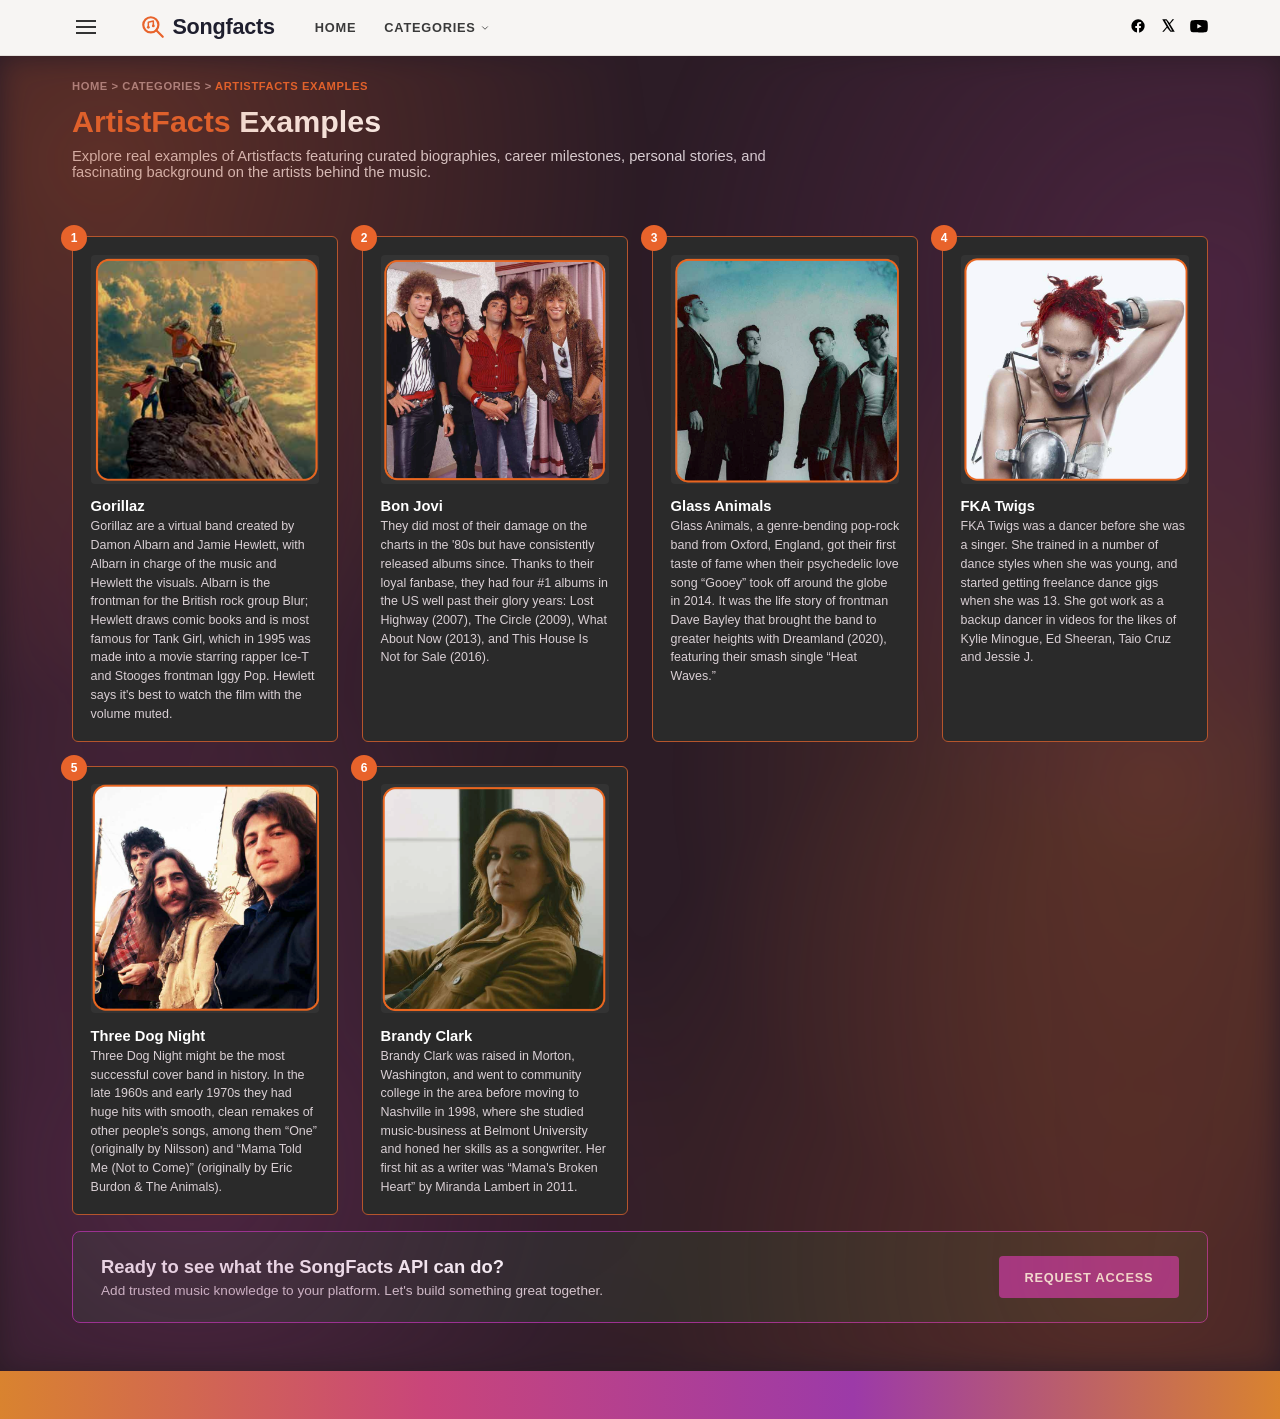
==== artistfacts-examples.html @ c4cd5a53 "RELEASE v7" ====
<!DOCTYPE html>
<html lang="en">
<head>
  <meta charset="UTF-8">
  <meta name="viewport" content="width=1280, initial-scale=1.0">
  <title>ArtistFacts Examples — Songfacts API</title>
  <link rel="stylesheet" href="style.css">
</head>
<body>

  <header class="site-header">
    <div class="header-inner">
      <button class="menu-toggle" aria-label="Open menu">
        <span></span><span></span><span></span>
      </button>

      <a class="logo" href="index.html">
        <svg viewBox="0 0 24 24" width="26" height="26" aria-hidden="true">
          <circle cx="10" cy="10" r="7" fill="none" stroke="#e8632b" stroke-width="2"/>
          <line x1="15" y1="15" x2="21" y2="21" stroke="#e8632b" stroke-width="2" stroke-linecap="round"/>
          <path d="M7.7 12.3V7.6L12.3 6.5V11" fill="none" stroke="#e8632b" stroke-width="1.4" stroke-linecap="round" stroke-linejoin="round"/>
          <circle cx="7.7" cy="12.3" r="1.3" fill="#e8632b"/>
          <circle cx="12.3" cy="11" r="1.3" fill="#e8632b"/>
        </svg>
        <span class="logo-word">Songfacts</span>
      </a>

      <nav class="main-nav" aria-label="Primary">
        <a href="index.html">Home</a>
        <div class="nav-item">
          <a href="categories-examples.html">
            Categories
            <svg class="chevron-down" viewBox="0 0 24 24" width="10" height="10" aria-hidden="true"><path d="M6 9l6 6 6-6" stroke="currentColor" stroke-width="2" fill="none" stroke-linecap="round" stroke-linejoin="round"/></svg>
          </a>
          <div class="nav-dropdown">
            <a href="songfacts-examples.html">SongFacts Examples</a>
            <a href="artistfacts-examples.html">ArtistFacts Examples</a>
            <a href="categories-examples.html">Categories Examples</a>
            <a href="music-history-calendar-examples.html">Music History Calendar</a>
            <a href="blurbs-examples.html">Blurbs Examples</a>
            <a href="quotes-examples.html">Quotes Examples</a>
            <a href="trivia-examples.html">Trivia Examples</a>
          </div>
        </div>
      </nav>

      <div class="social-links">
        <a href="#" aria-label="Facebook">
          <svg viewBox="0 0 24 24" width="16" height="16"><path d="M22 12a10 10 0 1 0-11.5 9.87v-6.99H7.9v-2.88h2.6V9.85c0-2.57 1.53-3.99 3.87-3.99 1.12 0 2.3.2 2.3.2v2.53h-1.3c-1.28 0-1.68.8-1.68 1.62v1.95h2.86l-.46 2.88h-2.4v6.99A10 10 0 0 0 22 12z"/></svg>
        </a>
        <a href="#" aria-label="X (Twitter)">
          <svg viewBox="0 0 24 24" width="15" height="15"><path d="M18.24 2H21l-6.52 7.46L22 22h-6.9l-5.4-6.6L4.6 22H2l7-8.01L2 2h6.9l4.9 6.02L18.24 2Zm-2.42 18h1.9L8.27 4H6.3l9.52 16Z"/></svg>
        </a>
        <a href="#" aria-label="YouTube">
          <svg viewBox="0 0 24 24" width="18" height="18"><path d="M23.5 6.2s-.23-1.64-.94-2.36c-.9-.94-1.9-.94-2.36-1C16.9 2.5 12 2.5 12 2.5h-.01s-4.9 0-8.19.34c-.46.06-1.46.06-2.36 1C.73 4.56.5 6.2.5 6.2S.25 8.13.25 10.06v1.87c0 1.93.25 3.86.25 3.86s.23 1.64.94 2.36c.9.94 2.08.9 2.6 1C5.9 19.5 12 19.5 12 19.5s4.9 0 8.19-.34c.46-.06 1.46-.06 2.36-1 .71-.72.94-2.36.94-2.36s.25-1.93.25-3.86v-1.87c0-1.93-.25-3.86-.25-3.86ZM9.75 14.02V7.98L15.5 11l-5.75 3.02Z"/></svg>
        </a>
      </div>
    </div>
  </header>

  <main class="dark-panel">
    <div class="decor-bg" aria-hidden="true"></div>

    <nav class="breadcrumb" aria-label="Breadcrumb">
      <a href="index.html">Home</a> &gt; <span>Categories</span> &gt; <span class="current">ArtistFacts Examples</span>
    </nav>

    <div class="page-header">
      <h1><span class="accent">ArtistFacts</span> Examples</h1>
      <p>
        Explore real examples of Artistfacts featuring curated biographies, career milestones, personal stories,
        and fascinating background on the artists behind the music.
      </p>
    </div>

    <div class="page-content">
      <div class="card-grid cols-4">

        <article class="numbered-card">
          <span class="badge">1</span>
          <img class="thumb" src="img/af_1.png" alt="Gorillaz">
          <h3>Gorillaz</h3>
          <p>
            Gorillaz are a virtual band created by Damon Albarn and Jamie Hewlett, with Albarn in charge of the
            music and Hewlett the visuals. Albarn is the frontman for the British rock group Blur; Hewlett draws
            comic books and is most famous for Tank Girl, which in 1995 was made into a movie starring rapper
            Ice-T and Stooges frontman Iggy Pop. Hewlett says it's best to watch the film with the volume muted.
          </p>
        </article>

        <article class="numbered-card">
          <span class="badge">2</span>
          <img class="thumb" src="img/af_2.png" alt="Bon Jovi">
          <h3>Bon Jovi</h3>
          <p>
            They did most of their damage on the charts in the '80s but have consistently released albums since.
            Thanks to their loyal fanbase, they had four #1 albums in the US well past their glory years: Lost
            Highway (2007), The Circle (2009), What About Now (2013), and This House Is Not for Sale (2016).
          </p>
        </article>

        <article class="numbered-card">
          <span class="badge">3</span>
          <img class="thumb" src="img/af_3.png" alt="Glass Animals">
          <h3>Glass Animals</h3>
          <p>
            Glass Animals, a genre-bending pop-rock band from Oxford, England, got their first taste of fame when
            their psychedelic love song &ldquo;Gooey&rdquo; took off around the globe in 2014. It was the life
            story of frontman Dave Bayley that brought the band to greater heights with Dreamland (2020), featuring
            their smash single &ldquo;Heat Waves.&rdquo;
          </p>
        </article>

        <article class="numbered-card">
          <span class="badge">4</span>
          <img class="thumb" src="img/af_4.png" alt="FKA Twigs">
          <h3>FKA Twigs</h3>
          <p>
            FKA Twigs was a dancer before she was a singer. She trained in a number of dance styles when she was
            young, and started getting freelance dance gigs when she was 13. She got work as a backup dancer in
            videos for the likes of Kylie Minogue, Ed Sheeran, Taio Cruz and Jessie J.
          </p>
        </article>

        <article class="numbered-card">
          <span class="badge">5</span>
          <img class="thumb" src="img/af_5.png" alt="Three Dog Night">
          <h3>Three Dog Night</h3>
          <p>
            Three Dog Night might be the most successful cover band in history. In the late 1960s and early 1970s
            they had huge hits with smooth, clean remakes of other people's songs, among them &ldquo;One&rdquo;
            (originally by Nilsson) and &ldquo;Mama Told Me (Not to Come)&rdquo; (originally by Eric Burdon &amp;
            The Animals).
          </p>
        </article>

        <article class="numbered-card">
          <span class="badge">6</span>
          <img class="thumb" src="img/af_6.png" alt="Brandy Clark">
          <h3>Brandy Clark</h3>
          <p>
            Brandy Clark was raised in Morton, Washington, and went to community college in the area before moving
            to Nashville in 1998, where she studied music-business at Belmont University and honed her skills as
            a songwriter. Her first hit as a writer was &ldquo;Mama's Broken Heart&rdquo; by Miranda Lambert in
            2011.
          </p>
        </article>

      </div>

      <div class="cta-bar">
        <div>
          <h2>Ready to see what the SongFacts API can do?</h2>
          <p>Add trusted music knowledge to your platform. Let's build something great together.</p>
        </div>
        <a class="btn" href="index.html#api-form">Request Access</a>
      </div>
    </div>
  </main>

  <footer class="gradient-bar" aria-hidden="true"></footer>

</body>
</html>
---- style.css ----
:root {
  --orange: #e8632b;
  --purple: #9c2f96;
  --purple-hover: #b23aac;
  --pink: #d9469c;
  --dark-bg: #2c1c26;
  --card-bg: #2a2a2a;
  --card-border: #b5552c;
  --text-body: #d9cfd4;
}

* {
  box-sizing: border-box;
}

body {
  margin: 0;
  font-family: -apple-system, BlinkMacSystemFont, "Segoe UI", Roboto, Arial, sans-serif;
  min-width: 1280px;
}

/* ---------------------------------------------------------------------- */
/* Header                                                                  */
/* ---------------------------------------------------------------------- */

.site-header {
  background: #f7f5f3;
  border-bottom: 1px solid #e5e1dd;
}

.header-inner {
  max-width: 1200px;
  margin: 0 auto;
  padding: 0.9rem 2rem;
  display: flex;
  align-items: center;
  gap: 2.5rem;
}

.menu-toggle {
  background: none;
  border: none;
  cursor: pointer;
  padding: 0.25rem;
  display: flex;
  flex-direction: column;
  gap: 4px;
}

.menu-toggle span {
  display: block;
  width: 20px;
  height: 2px;
  background: #333;
}

.logo {
  display: flex;
  align-items: center;
  gap: 0.4rem;
  text-decoration: none;
  color: #1f1f2e;
}

.logo-word {
  font-size: 1.35rem;
  font-weight: 700;
  letter-spacing: -0.01em;
}

.main-nav {
  display: flex;
  align-items: center;
  gap: 1.75rem;
  flex: 1;
}

.main-nav a {
  color: #3a3a3a;
  text-decoration: none;
  font-size: 0.8rem;
  font-weight: 600;
  letter-spacing: 0.06em;
  text-transform: uppercase;
}

.main-nav a:hover {
  color: var(--orange);
}

.nav-item {
  position: relative;
}

.nav-item > a {
  display: inline-flex;
  align-items: center;
  gap: 0.3rem;
}

.nav-item .chevron-down {
  transition: transform 0.15s ease;
}

.nav-item:hover .chevron-down,
.nav-item:focus-within .chevron-down {
  transform: rotate(180deg);
}

/* Invisible hover bridge: the header has vertical padding above/below the
   nav text, so the mouse crosses dead space on its way down to the dropdown
   and loses :hover before it arrives. This pseudo-element is always part of
   .nav-item's hit area (unlike the dropdown, which is hidden/non-hittable
   until hovered), so it keeps the hover chain unbroken across that gap. */
.nav-item::after {
  content: "";
  position: absolute;
  top: 100%;
  left: 50%;
  transform: translateX(-50%);
  width: 230px;
  height: 26px;
}

.nav-dropdown {
  position: absolute;
  top: 100%;
  left: 50%;
  margin-top: 20px;
  transform: translateX(-50%);
  background: #fff;
  border: 1px solid #e5e1dd;
  border-radius: 8px;
  box-shadow: 0 12px 28px rgba(0, 0, 0, 0.16);
  padding: 0.4rem;
  min-width: 230px;
  opacity: 0;
  visibility: hidden;
  pointer-events: none;
  transition: opacity 0.15s ease;
  z-index: 50;
}

.nav-item:hover .nav-dropdown,
.nav-item:focus-within .nav-dropdown {
  opacity: 1;
  visibility: visible;
  pointer-events: auto;
}

.nav-dropdown a {
  display: block;
  padding: 0.55rem 0.75rem;
  border-radius: 5px;
  color: #333;
  font-size: 0.78rem;
  font-weight: 600;
  letter-spacing: normal;
  text-transform: none;
}

.nav-dropdown a:hover {
  background: #f7ede8;
  color: var(--orange);
}

.social-links {
  display: flex;
  gap: 0.9rem;
}

.social-links a {
  color: #6b6b6b;
  display: flex;
}

.social-links a:hover {
  color: var(--orange);
}

/* ---------------------------------------------------------------------- */
/* Dark panel (hero through the contact form share one continuous bg)      */
/* ---------------------------------------------------------------------- */

.dark-panel {
  position: relative;
  min-height: 100vh;
  background: var(--dark-bg);
  overflow: hidden;
}

.dark-panel > section {
  position: relative;
  z-index: 1;
}

.decor-bg {
  position: absolute;
  inset: 0;
  pointer-events: none;
  background:
    radial-gradient(circle at 8% 8%, rgba(200, 90, 45, 0.32), transparent 32%),
    radial-gradient(circle at 94% 18%, rgba(155, 60, 130, 0.28), transparent 35%),
    radial-gradient(circle at 10% 45%, rgba(120, 50, 90, 0.3), transparent 32%),
    radial-gradient(circle at 90% 55%, rgba(210, 110, 50, 0.26), transparent 35%),
    radial-gradient(circle at 15% 85%, rgba(155, 60, 130, 0.3), transparent 32%),
    radial-gradient(circle at 88% 92%, rgba(200, 90, 45, 0.28), transparent 35%);
  filter: blur(14px);
}

.divider {
  border: none;
  border-top: 1px solid rgba(232, 99, 43, 0.4);
  max-width: 1200px;
  margin: 0 auto;
}

/* ---------------------------------------------------------------------- */
/* Hero                                                                    */
/* ---------------------------------------------------------------------- */

.hero {
  padding: 3.5rem 2rem;
}

.hero-inner {
  max-width: 1200px;
  margin: 0 auto;
  display: grid;
  grid-template-columns: 1.4fr 1fr;
  gap: 3rem;
  align-items: start;
}

.hero-copy h1 {
  color: #fff;
  font-size: 2.4rem;
  line-height: 1.25;
  margin: 0 0 1.25rem;
}

.hero-copy h1 .highlight {
  color: var(--orange);
}

.hero-copy p {
  color: var(--text-body);
  font-size: 0.98rem;
  line-height: 1.6;
  max-width: 46ch;
  margin: 0 0 1.75rem;
}

.hero-actions {
  display: flex;
  gap: 0.9rem;
}

.btn {
  display: inline-block;
  background: var(--purple);
  color: #fff;
  text-decoration: none;
  font-family: inherit;
  font-size: 0.8rem;
  font-weight: 700;
  letter-spacing: 0.06em;
  text-transform: uppercase;
  padding: 0.85rem 1.6rem;
  border: none;
  border-radius: 4px;
  cursor: pointer;
  transition: background 0.15s ease;
}

.btn:hover {
  background: var(--purple-hover);
}

.hero-cards {
  display: flex;
  flex-direction: column;
  gap: 1rem;
}

.fact-card {
  background: var(--card-bg);
  border: 1px solid var(--card-border);
  border-radius: 6px;
  padding: 1rem 1.1rem;
}

.fact-label {
  display: block;
  color: var(--orange);
  font-size: 0.7rem;
  font-weight: 700;
  letter-spacing: 0.08em;
  text-transform: uppercase;
  margin-bottom: 0.5rem;
}

.fact-body {
  display: flex;
  gap: 1rem;
  align-items: flex-start;
}

.fact-text {
  flex: 1;
}

.fact-text h3 {
  color: #fff;
  font-size: 1rem;
  margin: 0 0 0.4rem;
}

.fact-text h3 .by {
  color: var(--orange);
  font-weight: 400;
  font-size: 0.85rem;
  display: block;
  margin-top: 0.15rem;
}

.fact-text p {
  color: var(--text-body);
  font-size: 0.78rem;
  line-height: 1.5;
  margin: 0;
}

.fact-thumb {
  flex-shrink: 0;
  width: 120px;
  height: 120px;
  border-radius: 4px;
  background: linear-gradient(135deg, #4a2e42, #7a3a2c);
  color: rgba(255, 255, 255, 0.75);
  display: flex;
  align-items: center;
  justify-content: center;
  object-fit: cover;
}

/* ---------------------------------------------------------------------- */
/* Very Human, Very Interesting.                                           */
/* ---------------------------------------------------------------------- */

.very-human {
  max-width: 1200px;
  margin: 0 auto;
  padding: 2.5rem 2rem;
  text-align: center;
}

.very-human h2 {
  color: #fff;
  font-size: 1.7rem;
  margin: 1.75rem 0 1rem;
}

.very-human p {
  color: #d99a72;
  font-size: 0.92rem;
  line-height: 1.6;
  max-width: 68ch;
  margin: 0 auto 1.75rem;
}

.orange {
  color: var(--orange);
}

/* ---------------------------------------------------------------------- */
/* Feature sections (Available Now / Coming Soon)                          */
/* ---------------------------------------------------------------------- */

.available-now,
.coming-soon {
  max-width: 1200px;
  margin: 0 auto;
  padding: 2.5rem 2rem;
}

.available-now h2,
.coming-soon h2 {
  color: #fff;
  font-size: 1.5rem;
  margin: 0 0 1.5rem;
}

.feature-grid {
  display: grid;
  gap: 1.25rem;
  margin-bottom: 1.25rem;
}

.feature-grid.cols-2 {
  grid-template-columns: repeat(2, 1fr);
}

.feature-grid.cols-3 {
  grid-template-columns: repeat(3, 1fr);
}

.feature-card {
  background: var(--card-bg);
  border: 1px solid var(--card-border);
  border-radius: 6px;
  padding: 1.5rem 1.25rem 0;
  text-align: center;
  display: flex;
  flex-direction: column;
  align-items: center;
  overflow: hidden;
}

.feature-icon {
  width: 44px;
  height: 44px;
  border-radius: 50%;
  background: var(--orange);
  display: flex;
  align-items: center;
  justify-content: center;
  margin-bottom: 0.9rem;
}

.feature-title {
  color: var(--orange);
  font-size: 0.8rem;
  font-weight: 700;
  letter-spacing: 0.06em;
  text-transform: uppercase;
  margin: 0 0 0.7rem;
}

.feature-card p {
  color: var(--text-body);
  font-size: 0.85rem;
  line-height: 1.55;
  margin: 0 0 1.5rem;
}

.btn-view {
  display: flex;
  align-items: center;
  justify-content: space-between;
  width: calc(100% + 2.5rem);
  background: var(--purple);
  color: #fff;
  text-decoration: none;
  font-size: 0.75rem;
  font-weight: 700;
  letter-spacing: 0.06em;
  text-transform: uppercase;
  padding: 0.75rem 1.25rem;
  margin-top: auto;
}

.btn-view:hover {
  background: var(--purple-hover);
}

.feature-card-wide p {
  max-width: 50ch;
}

/* ---------------------------------------------------------------------- */
/* Get Started / contact form                                             */
/* ---------------------------------------------------------------------- */

.get-started {
  max-width: 1200px;
  margin: 0 auto;
  padding: 2.5rem 2rem 4rem;
}

.eyebrow {
  display: block;
  color: var(--orange);
  font-size: 0.75rem;
  font-weight: 700;
  letter-spacing: 0.08em;
  text-transform: uppercase;
  margin-bottom: 0.5rem;
}

.get-started h2 {
  color: #fff;
  font-size: 1.6rem;
  margin: 0 0 0.6rem;
}

.get-started > p {
  color: var(--text-body);
  font-size: 0.92rem;
  margin: 0 0 1.75rem;
}

.api-form {
  background: rgba(0, 0, 0, 0.18);
  border: 1px solid var(--purple);
  border-radius: 8px;
  padding: 1.75rem;
}

.form-row {
  display: grid;
  grid-template-columns: 1fr 1fr;
  gap: 1.25rem;
  margin-bottom: 1.1rem;
}

.form-row-full {
  grid-template-columns: 1fr;
}

.form-field {
  display: flex;
  flex-direction: column;
}

.form-field label {
  color: var(--orange);
  font-size: 0.72rem;
  font-weight: 700;
  letter-spacing: 0.04em;
  text-transform: uppercase;
  margin-bottom: 0.4rem;
}

.form-field input,
.form-field select,
.form-field textarea {
  background: rgba(255, 255, 255, 0.05);
  border: 1px solid var(--card-border);
  border-radius: 4px;
  color: #fff;
  padding: 0.65rem 0.75rem;
  font-size: 0.9rem;
  font-family: inherit;
}

.form-field textarea {
  resize: vertical;
}

.form-field input::placeholder,
.form-field textarea::placeholder {
  color: #9a8a92;
}

.form-field select {
  color: #cfc3c9;
}

.form-actions {
  display: flex;
  align-items: center;
  gap: 1rem;
  margin-top: 0.5rem;
}

.form-note {
  color: var(--text-body);
  font-size: 0.85rem;
}

.form-note-success {
  color: #6fd98f;
}

.form-note-error {
  color: #f08a6c;
}

/* ---------------------------------------------------------------------- */
/* Footer gradient bar                                                     */
/* ---------------------------------------------------------------------- */

.gradient-bar {
  height: 48px;
  background: linear-gradient(90deg, #d9832f, #c9457a, #9c3aa8, #d9832f);
}

/* ---------------------------------------------------------------------- */
/* Shared: breadcrumb, page header, generic content wrapper, CTA bar       */
/* ---------------------------------------------------------------------- */

.breadcrumb {
  max-width: 1200px;
  margin: 0 auto;
  padding: 1.5rem 2rem 0;
  font-size: 0.7rem;
  font-weight: 600;
  letter-spacing: 0.05em;
  text-transform: uppercase;
  color: #a68d95;
}

.breadcrumb a {
  color: inherit;
  text-decoration: none;
}

.breadcrumb a:hover {
  color: #fff;
}

.breadcrumb .current {
  color: var(--orange);
}

.page-header {
  max-width: 1200px;
  margin: 0 auto;
  padding: 0.75rem 2rem 1.75rem;
}

.page-header h1 {
  color: #fff;
  font-size: 1.9rem;
  margin: 0 0 0.6rem;
}

.page-header h1 .accent {
  color: var(--orange);
}

.page-header p {
  color: var(--text-body);
  font-size: 0.92rem;
  max-width: 90ch;
  margin: 0;
}

.page-content {
  max-width: 1200px;
  margin: 0 auto;
  padding: 1.75rem 2rem 0.5rem;
}

.cta-bar {
  max-width: 1200px;
  margin: 1rem auto 2.5rem;
  padding: 1.5rem 1.75rem;
  background: var(--card-bg);
  border: 1px solid var(--purple);
  border-radius: 8px;
  display: flex;
  align-items: center;
  justify-content: space-between;
  gap: 1.5rem;
}

.cta-bar h2 {
  color: #fff;
  font-size: 1.15rem;
  margin: 0 0 0.3rem;
}

.cta-bar p {
  color: var(--text-body);
  font-size: 0.85rem;
  margin: 0;
}

.cta-bar .btn {
  flex-shrink: 0;
}

/* ---------------------------------------------------------------------- */
/* Numbered card grid (SongFacts / ArtistFacts examples)                   */
/* ---------------------------------------------------------------------- */

.card-grid {
  display: grid;
  gap: 1.5rem;
  margin-bottom: 1rem;
}

.card-grid.cols-4 {
  grid-template-columns: repeat(4, 1fr);
}

.numbered-card {
  position: relative;
  background: var(--card-bg);
  border: 1px solid var(--card-border);
  border-radius: 6px;
  padding: 1.1rem;
}

.numbered-card .badge {
  position: absolute;
  top: -12px;
  left: -12px;
  width: 26px;
  height: 26px;
  border-radius: 50%;
  background: var(--orange);
  color: #fff;
  font-size: 0.75rem;
  font-weight: 700;
  display: flex;
  align-items: center;
  justify-content: center;
}

.numbered-card .thumb {
  width: 100%;
  aspect-ratio: 1;
  border-radius: 4px;
  background: linear-gradient(135deg, #4a2e42, #7a3a2c);
  display: flex;
  align-items: center;
  justify-content: center;
  color: rgba(255, 255, 255, 0.75);
  margin-bottom: 0.9rem;
  object-fit: cover;
}

.numbered-card h3 {
  color: #fff;
  font-size: 0.92rem;
  margin: 0 0 0.2rem;
}

.numbered-card .by {
  color: var(--orange);
  font-size: 0.78rem;
  display: block;
  margin-bottom: 0.7rem;
}

.numbered-card p {
  color: var(--text-body);
  font-size: 0.78rem;
  line-height: 1.5;
  margin: 0;
}

/* ---------------------------------------------------------------------- */
/* Categories examples                                                     */
/* ---------------------------------------------------------------------- */

.categories-grid {
  display: grid;
  grid-template-columns: repeat(4, 1fr);
  gap: 1.5rem;
  margin-bottom: 1rem;
}

.category-card {
  background: var(--card-bg);
  border: 1px solid var(--card-border);
  border-radius: 6px;
  padding: 1.1rem;
  display: flex;
  flex-direction: column;
}

.category-card .lead {
  display: flex;
  gap: 0.9rem;
  margin-bottom: 1.1rem;
}

.category-card .lead .thumb {
  width: 68px;
  height: 68px;
  flex-shrink: 0;
  border-radius: 4px;
  background: linear-gradient(135deg, #4a2e42, #7a3a2c);
  display: flex;
  align-items: center;
  justify-content: center;
  color: rgba(255, 255, 255, 0.75);
  object-fit: cover;
}

.category-card .lead h3 {
  color: #fff;
  font-size: 0.92rem;
  margin: 0 0 0.25rem;
}

.category-card .lead .by {
  color: var(--orange);
  font-size: 0.78rem;
}

.category-tag {
  font-size: 0.68rem;
  font-weight: 600;
  letter-spacing: 0.05em;
  text-transform: uppercase;
  color: #a68d95;
  margin-bottom: 1rem;
}

.category-tag strong {
  display: block;
  color: var(--pink);
  font-weight: 700;
  font-size: 0.85rem;
  text-transform: none;
  letter-spacing: 0;
  margin-top: 0.2rem;
}

.related-list {
  list-style: none;
  margin: 0 0 1rem;
  padding: 0;
  border-top: 1px solid rgba(255, 255, 255, 0.08);
}

.related-list li {
  display: flex;
  gap: 0.6rem;
  align-items: center;
  padding: 0.6rem 0;
  border-bottom: 1px solid rgba(255, 255, 255, 0.08);
}

.related-list .thumb-sm {
  width: 34px;
  height: 34px;
  border-radius: 4px;
  flex-shrink: 0;
  background: linear-gradient(135deg, #4a2e42, #7a3a2c);
  object-fit: cover;
}

.related-list .info {
  font-size: 0.78rem;
  color: #fff;
  line-height: 1.35;
}

.related-list .info .by {
  color: var(--orange);
  display: block;
  font-size: 0.72rem;
}

.continue-link {
  color: var(--pink);
  font-size: 0.72rem;
  font-weight: 700;
  text-decoration: none;
  text-transform: uppercase;
  letter-spacing: 0.05em;
  margin-top: auto;
  text-align: center;
}

.continue-link:hover {
  color: #fff;
}

/* ---------------------------------------------------------------------- */
/* Music History Calendar examples                                        */
/* ---------------------------------------------------------------------- */

.calendar-grid {
  display: grid;
  gap: 1.5rem;
  margin-bottom: 1rem;
}

.calendar-grid.cols-2 {
  grid-template-columns: repeat(2, 1fr);
}

.calendar-grid.cols-3 {
  grid-template-columns: repeat(3, 1fr);
}

.calendar-col {
  background: var(--card-bg);
  border: 1px solid var(--card-border);
  border-radius: 6px;
  overflow: hidden;
  display: flex;
  flex-direction: column;
}

.calendar-col-header {
  background: var(--orange);
  color: #fff;
  font-weight: 700;
  font-size: 0.78rem;
  letter-spacing: 0.06em;
  text-transform: uppercase;
  text-align: center;
  padding: 0.75rem;
}

.calendar-col-body {
  padding: 1.1rem;
  flex: 1;
  display: flex;
  flex-direction: column;
}

.calendar-sub {
  display: flex;
  align-items: center;
  gap: 0.5rem;
  color: var(--orange);
  font-size: 0.7rem;
  font-weight: 700;
  text-transform: uppercase;
  letter-spacing: 0.04em;
  margin-bottom: 0.6rem;
}

.calendar-date {
  color: #fff;
  font-weight: 700;
  font-size: 1rem;
  margin-bottom: 0.9rem;
}

.timeline {
  list-style: none;
  margin: 0 0 0.5rem;
  padding: 0;
  border-left: 2px solid var(--purple);
  margin-left: 0.5rem;
}

.timeline li {
  position: relative;
  padding: 0 0 1.1rem 1.25rem;
}

.timeline li::before {
  content: "";
  position: absolute;
  left: -6px;
  top: 2px;
  width: 10px;
  height: 10px;
  border-radius: 50%;
  background: var(--orange);
  border: 2px solid var(--card-bg);
}

.timeline .year {
  color: var(--orange);
  font-weight: 700;
  font-size: 0.85rem;
  display: block;
  margin-bottom: 0.3rem;
}

.timeline p {
  color: var(--text-body);
  font-size: 0.78rem;
  line-height: 1.5;
  margin: 0;
}

.view-more {
  color: var(--pink);
  font-size: 0.72rem;
  font-weight: 700;
  text-decoration: none;
  text-transform: uppercase;
  letter-spacing: 0.05em;
  margin-top: auto;
  padding-top: 0.5rem;
  display: block;
}

.view-more:hover {
  color: #fff;
}

/* ---------------------------------------------------------------------- */
/* Blurbs examples                                                         */
/* ---------------------------------------------------------------------- */

.blurbs-grid {
  display: grid;
  grid-template-columns: 1fr 1fr;
  gap: 1.5rem;
  margin-bottom: 1rem;
}

.blurbs-col {
  border: 1px solid var(--card-border);
  border-radius: 6px;
  overflow: hidden;
}

.blurbs-col-header {
  padding: 0.75rem 1.1rem;
  font-weight: 700;
  font-size: 0.8rem;
  letter-spacing: 0.06em;
  text-transform: uppercase;
  color: #fff;
  display: flex;
  align-items: center;
  gap: 0.5rem;
}

.blurbs-col-header.bar-orange {
  background: var(--orange);
}

.blurbs-col-header.bar-purple {
  background: var(--purple);
}

.blurb-list {
  list-style: none;
  margin: 0;
  padding: 0;
  background: var(--card-bg);
}

.blurb-item {
  display: flex;
  gap: 0.9rem;
  align-items: flex-start;
  padding: 1rem 1.1rem;
  border-top: 1px solid rgba(255, 255, 255, 0.08);
}

.blurb-item:first-child {
  border-top: none;
}

.blurb-badge {
  flex-shrink: 0;
  width: 24px;
  height: 24px;
  border-radius: 50%;
  border: 1px solid var(--orange);
  color: var(--orange);
  font-size: 0.72rem;
  font-weight: 700;
  display: flex;
  align-items: center;
  justify-content: center;
  margin-top: 0.1rem;
}

.blurb-thumb {
  flex-shrink: 0;
  width: 52px;
  height: 52px;
  border-radius: 4px;
  background: linear-gradient(135deg, #4a2e42, #7a3a2c);
  object-fit: cover;
}

.blurb-text {
  color: var(--text-body);
  font-size: 0.82rem;
  line-height: 1.5;
}

/* ---------------------------------------------------------------------- */
/* Quotes examples                                                         */
/* ---------------------------------------------------------------------- */

.quotes-grid {
  display: grid;
  grid-template-columns: repeat(3, 1fr);
  gap: 1.5rem;
  margin-bottom: 1rem;
}

.quote-card {
  border: 1px solid var(--purple);
  border-radius: 6px;
  padding: 1.25rem;
  display: flex;
  align-items: flex-start;
  gap: 0.75rem;
}

.quote-mark {
  flex-shrink: 0;
  color: var(--purple);
  font-size: 3.4rem;
  font-weight: 700;
  line-height: 1;
}

.quote-content {
  display: flex;
  flex-direction: column;
  flex: 1;
  min-width: 0;
}

.quote-text {
  color: #fff;
  font-size: 1.15rem;
  line-height: 1.4;
  margin: 0 0 1.1rem;
  flex: 1;
}

.quote-divider {
  border: none;
  border-top: 1px solid var(--purple);
  margin: 0 0 0.9rem;
}

.quote-attribution {
  display: flex;
  gap: 0.9rem;
  align-items: center;
}

.quote-avatar {
  width: 64px;
  height: 64px;
  border-radius: 4px;
  flex-shrink: 0;
  background: linear-gradient(135deg, #4a2e42, #7a3a2c);
  object-fit: cover;
}

.quote-attribution .name {
  color: #fff;
  font-weight: 700;
  font-size: 1.05rem;
  display: block;
}

.quote-attribution .context {
  color: var(--orange);
  font-size: 0.92rem;
  display: block;
}

/* ---------------------------------------------------------------------- */
/* Trivia examples                                                         */
/* ---------------------------------------------------------------------- */

.trivia-grid {
  display: grid;
  grid-template-columns: repeat(3, 1fr);
  gap: 1.5rem;
  margin-bottom: 1rem;
}

.trivia-card {
  background: var(--card-bg);
  border: 1px solid var(--card-border);
  border-radius: 6px;
  padding: 1.25rem;
  display: flex;
  flex-direction: column;
}

.trivia-label {
  display: flex;
  align-items: center;
  gap: 0.6rem;
  color: var(--pink);
  font-size: 0.72rem;
  font-weight: 700;
  text-transform: uppercase;
  letter-spacing: 0.05em;
  margin-bottom: 1rem;
}

.trivia-badge {
  width: 22px;
  height: 22px;
  border-radius: 50%;
  background: var(--purple);
  color: #fff;
  font-size: 0.72rem;
  font-weight: 700;
  display: flex;
  align-items: center;
  justify-content: center;
  flex-shrink: 0;
}

.trivia-question {
  color: #fff;
  font-size: 0.95rem;
  line-height: 1.4;
  margin: 0 0 1.1rem;
}

.trivia-answers {
  display: flex;
  flex-direction: column;
  gap: 0.55rem;
  margin-bottom: 0.9rem;
}

.trivia-answer {
  background: var(--purple);
  color: #fff;
  border: none;
  border-radius: 4px;
  padding: 0.65rem 0.9rem;
  font-size: 0.82rem;
  font-weight: 600;
  text-align: left;
  cursor: pointer;
  font-family: inherit;
  transition: background 0.15s ease;
}

.trivia-answer:hover {
  background: var(--purple-hover);
}

.trivia-answer.is-selected {
  background: #c766c1;
}

.trivia-explanations {
  color: var(--pink);
  font-size: 0.72rem;
  font-weight: 700;
  text-transform: uppercase;
  letter-spacing: 0.05em;
  text-decoration: none;
  margin-top: auto;
}

.trivia-explanations:hover {
  color: #fff;
}
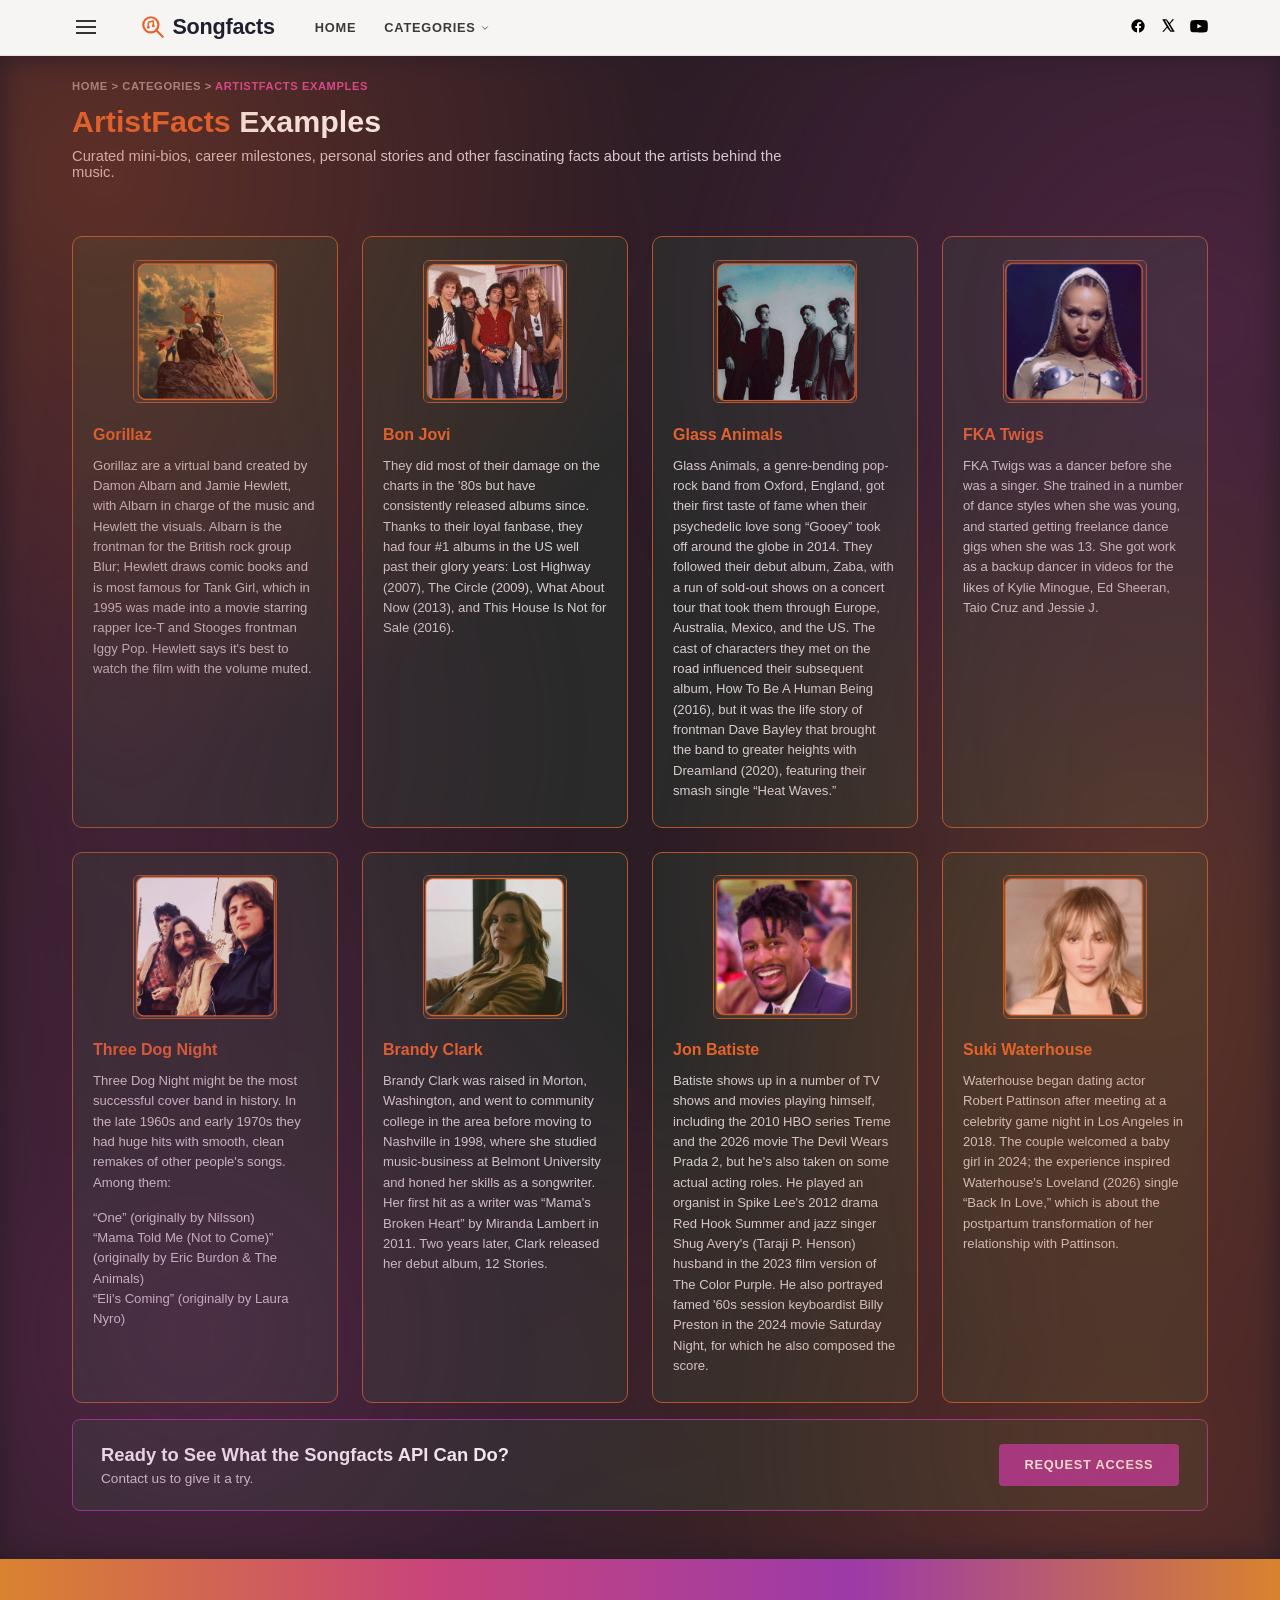
==== commit 5f3e17f8: "tweaks - run 1" ====
--- a/artistfacts-examples.html
+++ b/artistfacts-examples.html
@@ -68,18 +68,17 @@
     <div class="page-header">
       <h1><span class="accent">ArtistFacts</span> Examples</h1>
       <p>
-        Explore real examples of Artistfacts featuring curated biographies, career milestones, personal stories,
-        and fascinating background on the artists behind the music.
+        Curated mini-bios, career milestones, personal stories and other fascinating facts about the artists
+        behind the music.
       </p>
     </div>
 
     <div class="page-content">
       <div class="card-grid cols-4">
 
-        <article class="numbered-card">
-          <span class="badge">1</span>
+        <article class="fact-tile">
           <img class="thumb" src="img/af_1.png" alt="Gorillaz">
-          <h3>Gorillaz</h3>
+          <h3 class="artist-name">Gorillaz</h3>
           <p>
             Gorillaz are a virtual band created by Damon Albarn and Jamie Hewlett, with Albarn in charge of the
             music and Hewlett the visuals. Albarn is the frontman for the British rock group Blur; Hewlett draws
@@ -88,10 +87,9 @@
           </p>
         </article>
 
-        <article class="numbered-card">
-          <span class="badge">2</span>
+        <article class="fact-tile">
           <img class="thumb" src="img/af_2.png" alt="Bon Jovi">
-          <h3>Bon Jovi</h3>
+          <h3 class="artist-name">Bon Jovi</h3>
           <p>
             They did most of their damage on the charts in the '80s but have consistently released albums since.
             Thanks to their loyal fanbase, they had four #1 albums in the US well past their glory years: Lost
@@ -99,22 +97,23 @@
           </p>
         </article>
 
-        <article class="numbered-card">
-          <span class="badge">3</span>
+        <article class="fact-tile">
           <img class="thumb" src="img/af_3.png" alt="Glass Animals">
-          <h3>Glass Animals</h3>
+          <h3 class="artist-name">Glass Animals</h3>
           <p>
             Glass Animals, a genre-bending pop-rock band from Oxford, England, got their first taste of fame when
-            their psychedelic love song &ldquo;Gooey&rdquo; took off around the globe in 2014. It was the life
-            story of frontman Dave Bayley that brought the band to greater heights with Dreamland (2020), featuring
-            their smash single &ldquo;Heat Waves.&rdquo;
+            their psychedelic love song &ldquo;Gooey&rdquo; took off around the globe in 2014. They followed their
+            debut album, Zaba, with a run of sold-out shows on a concert tour that took them through Europe,
+            Australia, Mexico, and the US. The cast of characters they met on the road influenced their subsequent
+            album, How To Be A Human Being (2016), but it was the life story of frontman Dave Bayley that brought
+            the band to greater heights with Dreamland (2020), featuring their smash single
+            &ldquo;Heat Waves.&rdquo;
           </p>
         </article>
 
-        <article class="numbered-card">
-          <span class="badge">4</span>
+        <article class="fact-tile">
           <img class="thumb" src="img/af_4.png" alt="FKA Twigs">
-          <h3>FKA Twigs</h3>
+          <h3 class="artist-name">FKA Twigs</h3>
           <p>
             FKA Twigs was a dancer before she was a singer. She trained in a number of dance styles when she was
             young, and started getting freelance dance gigs when she was 13. She got work as a backup dancer in
@@ -122,27 +121,51 @@
           </p>
         </article>
 
-        <article class="numbered-card">
-          <span class="badge">5</span>
+        <article class="fact-tile">
           <img class="thumb" src="img/af_5.png" alt="Three Dog Night">
-          <h3>Three Dog Night</h3>
+          <h3 class="artist-name">Three Dog Night</h3>
           <p>
             Three Dog Night might be the most successful cover band in history. In the late 1960s and early 1970s
-            they had huge hits with smooth, clean remakes of other people's songs, among them &ldquo;One&rdquo;
-            (originally by Nilsson) and &ldquo;Mama Told Me (Not to Come)&rdquo; (originally by Eric Burdon &amp;
-            The Animals).
+            they had huge hits with smooth, clean remakes of other people's songs. Among them:
           </p>
+          <ul class="fact-list">
+            <li>&ldquo;One&rdquo; (originally by Nilsson)</li>
+            <li>&ldquo;Mama Told Me (Not to Come)&rdquo; (originally by Eric Burdon &amp; The Animals)</li>
+            <li>&ldquo;Eli's Coming&rdquo; (originally by Laura Nyro)</li>
+          </ul>
         </article>
 
-        <article class="numbered-card">
-          <span class="badge">6</span>
+        <article class="fact-tile">
           <img class="thumb" src="img/af_6.png" alt="Brandy Clark">
-          <h3>Brandy Clark</h3>
+          <h3 class="artist-name">Brandy Clark</h3>
           <p>
             Brandy Clark was raised in Morton, Washington, and went to community college in the area before moving
             to Nashville in 1998, where she studied music-business at Belmont University and honed her skills as
             a songwriter. Her first hit as a writer was &ldquo;Mama's Broken Heart&rdquo; by Miranda Lambert in
-            2011.
+            2011. Two years later, Clark released her debut album, 12 Stories.
+          </p>
+        </article>
+
+        <article class="fact-tile">
+          <img class="thumb" src="img/af_7.png" alt="Jon Batiste">
+          <h3 class="artist-name">Jon Batiste</h3>
+          <p>
+            Batiste shows up in a number of TV shows and movies playing himself, including the 2010 HBO series
+            Treme and the 2026 movie The Devil Wears Prada 2, but he's also taken on some actual acting roles. He
+            played an organist in Spike Lee's 2012 drama Red Hook Summer and jazz singer Shug Avery's (Taraji P.
+            Henson) husband in the 2023 film version of The Color Purple. He also portrayed famed '60s session
+            keyboardist Billy Preston in the 2024 movie Saturday Night, for which he also composed the score.
+          </p>
+        </article>
+
+        <article class="fact-tile">
+          <img class="thumb" src="img/af_8.png" alt="Suki Waterhouse">
+          <h3 class="artist-name">Suki Waterhouse</h3>
+          <p>
+            Waterhouse began dating actor Robert Pattinson after meeting at a celebrity game night in Los Angeles
+            in 2018. The couple welcomed a baby girl in 2024; the experience inspired Waterhouse's Loveland (2026)
+            single &ldquo;Back In Love,&rdquo; which is about the postpartum transformation of her relationship
+            with Pattinson.
           </p>
         </article>
 
@@ -150,8 +173,8 @@
 
       <div class="cta-bar">
         <div>
-          <h2>Ready to see what the SongFacts API can do?</h2>
-          <p>Add trusted music knowledge to your platform. Let's build something great together.</p>
+          <h2>Ready to See What the Songfacts API Can Do?</h2>
+          <p>Contact us to give it a try.</p>
         </div>
         <a class="btn" href="index.html#api-form">Request Access</a>
       </div>
--- a/style.css
+++ b/style.css
@@ -136,8 +136,13 @@
   min-width: 230px;
   opacity: 0;
   visibility: hidden;
-  pointer-events: none;
-  transition: opacity 0.15s ease;
+  /* Closing is deliberately delayed a full second (visibility flips only once
+     the fade has finished) so the menu stays clickable while the pointer
+     travels toward it, or if it clips a corner on the way down. Opening stays
+     instant. `visibility` alone gates interaction here — `pointer-events` is
+     not transitionable, so using it would kill clicks the moment hover
+     dropped and defeat the delay. */
+  transition: opacity 0.15s ease 1s, visibility 0s linear 1.15s;
   z-index: 50;
 }
 
@@ -145,7 +150,7 @@
 .nav-item:focus-within .nav-dropdown {
   opacity: 1;
   visibility: visible;
-  pointer-events: auto;
+  transition: opacity 0.15s ease 0s, visibility 0s linear 0s;
 }
 
 .nav-dropdown a {
@@ -285,7 +290,6 @@
 
 .fact-card {
   background: var(--card-bg);
-  border: 1px solid var(--card-border);
   border-radius: 6px;
   padding: 1rem 1.1rem;
 }
@@ -318,6 +322,7 @@
 
 .fact-text h3 .by {
   color: var(--orange);
+  font-style: italic;
   font-weight: 400;
   font-size: 0.85rem;
   display: block;
@@ -362,7 +367,7 @@
 }
 
 .very-human p {
-  color: #d99a72;
+  color: #fff;
   font-size: 0.92rem;
   line-height: 1.6;
   max-width: 68ch;
@@ -388,6 +393,7 @@
 .coming-soon h2 {
   color: #fff;
   font-size: 1.5rem;
+  text-align: center;
   margin: 0 0 1.5rem;
 }
 
@@ -405,9 +411,15 @@
   grid-template-columns: repeat(3, 1fr);
 }
 
+/* Coming Soon's first row is two cards centered at the same width as the
+   three-up row beneath it, not two half-width cards. */
+.feature-grid.cols-2-center {
+  grid-template-columns: repeat(2, calc((100% - 2.5rem) / 3));
+  justify-content: center;
+}
+
 .feature-card {
   background: var(--card-bg);
-  border: 1px solid var(--card-border);
   border-radius: 6px;
   padding: 1.5rem 1.25rem 0;
   text-align: center;
@@ -611,7 +623,7 @@
 }
 
 .breadcrumb .current {
-  color: var(--orange);
+  color: var(--pink);
 }
 
 .page-header {
@@ -673,7 +685,7 @@
 }
 
 /* ---------------------------------------------------------------------- */
-/* Numbered card grid (SongFacts / ArtistFacts examples)                   */
+/* Fact tiles (SongFacts / ArtistFacts examples)                           */
 /* ---------------------------------------------------------------------- */
 
 .card-grid {
@@ -686,181 +698,208 @@
   grid-template-columns: repeat(4, 1fr);
 }
 
-.numbered-card {
-  position: relative;
+.fact-tile {
   background: var(--card-bg);
   border: 1px solid var(--card-border);
+  border-radius: 10px;
+  padding: 1.4rem 1.25rem 1.6rem;
+}
+
+/* The mockup centers a smaller square of cover art above left-aligned copy,
+   rather than bleeding it to the card's full width. */
+.fact-tile .thumb {
+  display: block;
+  width: 64%;
+  aspect-ratio: 1;
+  margin: 0 auto 1.4rem;
   border-radius: 6px;
-  padding: 1.1rem;
-}
-
-.numbered-card .badge {
-  position: absolute;
-  top: -12px;
-  left: -12px;
-  width: 26px;
-  height: 26px;
-  border-radius: 50%;
-  background: var(--orange);
-  color: #fff;
-  font-size: 0.75rem;
-  font-weight: 700;
-  display: flex;
-  align-items: center;
-  justify-content: center;
-}
-
-.numbered-card .thumb {
-  width: 100%;
-  aspect-ratio: 1;
-  border-radius: 4px;
+  border: 1px solid var(--card-border);
   background: linear-gradient(135deg, #4a2e42, #7a3a2c);
-  display: flex;
-  align-items: center;
-  justify-content: center;
-  color: rgba(255, 255, 255, 0.75);
+  object-fit: cover;
+}
+
+.fact-tile h3 {
+  color: #fff;
+  font-size: 1rem;
+  margin: 0 0 0.2rem;
+}
+
+.fact-tile h3.artist-name {
+  color: var(--orange);
+  margin-bottom: 0.75rem;
+}
+
+.fact-tile .by {
+  color: var(--orange);
+  font-weight: 700;
+  font-size: 0.85rem;
+  display: block;
   margin-bottom: 0.9rem;
-  object-fit: cover;
-}
-
-.numbered-card h3 {
-  color: #fff;
-  font-size: 0.92rem;
-  margin: 0 0 0.2rem;
-}
-
-.numbered-card .by {
-  color: var(--orange);
-  font-size: 0.78rem;
-  display: block;
-  margin-bottom: 0.7rem;
-}
-
-.numbered-card p {
+}
+
+.fact-tile p {
   color: var(--text-body);
-  font-size: 0.78rem;
-  line-height: 1.5;
+  font-size: 0.82rem;
+  line-height: 1.55;
+  margin: 0 0 0.9rem;
+}
+
+.fact-tile p:last-child {
+  margin-bottom: 0;
+}
+
+.fact-list {
+  list-style: none;
   margin: 0;
+  padding: 0;
+  color: var(--text-body);
+  font-size: 0.82rem;
+  line-height: 1.55;
 }
 
 /* ---------------------------------------------------------------------- */
 /* Categories examples                                                     */
 /* ---------------------------------------------------------------------- */
 
-.categories-grid {
+/* The page is one worked example of a "rabbit hole": each category listing
+   ends in a song the user clicked, which opens the next category one level
+   deeper. The nesting in the markup mirrors that, so each .chain-level just
+   indents relative to its parent. */
+.categories-layout {
   display: grid;
-  grid-template-columns: repeat(4, 1fr);
+  grid-template-columns: minmax(0, 1fr) 320px;
+  align-items: start;
   gap: 1.5rem;
   margin-bottom: 1rem;
 }
 
-.category-card {
+.category-chain {
   background: var(--card-bg);
   border: 1px solid var(--card-border);
-  border-radius: 6px;
-  padding: 1.1rem;
-  display: flex;
-  flex-direction: column;
-}
-
-.category-card .lead {
-  display: flex;
+  border-radius: 10px;
+  padding: 1.6rem 1.75rem 2rem;
+}
+
+.chain-head {
+  display: flex;
+  align-items: center;
+  gap: 1rem;
+  margin-bottom: 1rem;
+}
+
+.chain-song {
+  color: var(--orange);
+  font-size: 1.15rem;
+  font-weight: 700;
+}
+
+.chain-level {
+  padding-left: 2.75rem;
+}
+
+.chain-cat {
+  display: block;
+  color: var(--pink);
+  font-size: 0.72rem;
+  font-weight: 700;
+  letter-spacing: 0.05em;
+  text-transform: uppercase;
+  margin-bottom: 0.6rem;
+}
+
+.chain-list {
+  list-style: none;
+  margin: 0;
+  padding: 0;
+}
+
+.chain-list li {
+  display: flex;
+  align-items: center;
   gap: 0.9rem;
-  margin-bottom: 1.1rem;
-}
-
-.category-card .lead .thumb {
-  width: 68px;
-  height: 68px;
+  padding: 0.35rem 0;
+  color: #fff;
+  font-size: 0.95rem;
+}
+
+/* The last entry in each list is the one that was clicked to descend. */
+.chain-list li.is-followed {
+  color: var(--pink);
+  font-weight: 700;
+}
+
+.chain-arrow {
+  display: block;
+  color: var(--pink);
+  margin: 0.35rem 0 0.35rem 3.25rem;
+}
+
+.chain-level-end {
+  padding-bottom: 0.25rem;
+}
+
+.thumb-md {
+  width: 62px;
+  height: 62px;
   flex-shrink: 0;
   border-radius: 4px;
   background: linear-gradient(135deg, #4a2e42, #7a3a2c);
-  display: flex;
-  align-items: center;
-  justify-content: center;
-  color: rgba(255, 255, 255, 0.75);
   object-fit: cover;
 }
 
-.category-card .lead h3 {
-  color: #fff;
-  font-size: 0.92rem;
-  margin: 0 0 0.25rem;
-}
-
-.category-card .lead .by {
-  color: var(--orange);
-  font-size: 0.78rem;
-}
-
-.category-tag {
-  font-size: 0.68rem;
-  font-weight: 600;
-  letter-spacing: 0.05em;
-  text-transform: uppercase;
-  color: #a68d95;
-  margin-bottom: 1rem;
-}
-
-.category-tag strong {
-  display: block;
-  color: var(--pink);
-  font-weight: 700;
-  font-size: 0.85rem;
-  text-transform: none;
-  letter-spacing: 0;
-  margin-top: 0.2rem;
-}
-
-.related-list {
-  list-style: none;
-  margin: 0 0 1rem;
-  padding: 0;
-  border-top: 1px solid rgba(255, 255, 255, 0.08);
-}
-
-.related-list li {
-  display: flex;
-  gap: 0.6rem;
-  align-items: center;
-  padding: 0.6rem 0;
-  border-bottom: 1px solid rgba(255, 255, 255, 0.08);
-}
-
-.related-list .thumb-sm {
+.thumb-sm {
   width: 34px;
   height: 34px;
+  flex-shrink: 0;
   border-radius: 4px;
-  flex-shrink: 0;
   background: linear-gradient(135deg, #4a2e42, #7a3a2c);
   object-fit: cover;
 }
 
-.related-list .info {
+.other-categories {
+  border: 1px solid var(--purple);
+  border-radius: 10px;
+  overflow: hidden;
+}
+
+.other-categories-header {
+  background: var(--purple);
+  color: #fff;
   font-size: 0.78rem;
-  color: #fff;
+  font-weight: 700;
+  letter-spacing: 0.04em;
+  text-transform: uppercase;
+  text-align: center;
+  line-height: 1.5;
+  padding: 0.9rem 1rem;
+}
+
+.other-categories ul {
+  list-style: none;
+  margin: 0;
+  padding: 0 1.1rem;
+  background: var(--card-bg);
+}
+
+.other-categories li {
+  position: relative;
+  color: #fff;
+  font-size: 0.95rem;
   line-height: 1.35;
-}
-
-.related-list .info .by {
-  color: var(--orange);
-  display: block;
-  font-size: 0.72rem;
-}
-
-.continue-link {
+  padding: 0.7rem 0 0.7rem 1.1rem;
+  border-bottom: 1px solid rgba(255, 255, 255, 0.12);
+}
+
+.other-categories li:last-child {
+  border-bottom: none;
+}
+
+.other-categories li::before {
+  content: "\00BB";
+  position: absolute;
+  left: 0;
   color: var(--pink);
-  font-size: 0.72rem;
-  font-weight: 700;
-  text-decoration: none;
-  text-transform: uppercase;
-  letter-spacing: 0.05em;
-  margin-top: auto;
-  text-align: center;
-}
-
-.continue-link:hover {
-  color: #fff;
+  font-weight: 700;
 }
 
 /* ---------------------------------------------------------------------- */
@@ -890,66 +929,108 @@
   flex-direction: column;
 }
 
+.calendar-col.accent-purple-border {
+  border-color: var(--purple);
+}
+
 .calendar-col-header {
-  background: var(--orange);
-  color: #fff;
-  font-weight: 700;
-  font-size: 0.78rem;
+  color: #fff;
+  font-weight: 700;
+  font-size: 1rem;
   letter-spacing: 0.06em;
   text-transform: uppercase;
-  text-align: center;
-  padding: 0.75rem;
+  padding: 0.85rem;
+  display: flex;
+  align-items: center;
+  justify-content: center;
+  gap: 0.6rem;
+}
+
+.calendar-col-header.bar-orange {
+  background: var(--orange);
+}
+
+.calendar-col-header.bar-purple {
+  background: var(--purple);
 }
 
 .calendar-col-body {
-  padding: 1.1rem;
+  padding: 1.25rem;
   flex: 1;
   display: flex;
   flex-direction: column;
 }
 
-.calendar-sub {
-  display: flex;
-  align-items: center;
-  gap: 0.5rem;
-  color: var(--orange);
-  font-size: 0.7rem;
-  font-weight: 700;
-  text-transform: uppercase;
-  letter-spacing: 0.04em;
-  margin-bottom: 0.6rem;
-}
-
-.calendar-date {
-  color: #fff;
-  font-weight: 700;
-  font-size: 1rem;
-  margin-bottom: 0.9rem;
+/* Illustration of a lookup control, not a real one — this page demos API
+   output and queries nothing, so it's built from flat elements rather than an
+   input/button that would invite typing and clicking. The accent colour comes
+   in via the .accent-* class below and is picked up through currentColor. */
+.calendar-search {
+  display: flex;
+  align-items: stretch;
+  border: 1px solid;
+  border-radius: 3px;
+  overflow: hidden;
+  margin-bottom: 1.25rem;
+}
+
+.calendar-search-value {
+  flex: 1;
+  min-width: 0;
+  background: rgba(0, 0, 0, 0.25);
+  color: #fff;
+  font-size: 0.95rem;
+  font-weight: 700;
+  padding: 0.55rem 0.75rem;
+}
+
+.calendar-search-icon {
+  display: flex;
+  align-items: center;
+  background: currentColor;
+  padding: 0 0.75rem;
+}
+
+.calendar-search-icon svg {
+  color: #fff;
+}
+
+.calendar-search.accent-orange {
+  color: var(--orange);
+}
+
+.calendar-search.accent-purple {
+  color: var(--purple);
 }
 
 .timeline {
   list-style: none;
-  margin: 0 0 0.5rem;
+  margin: 0 0 0.5rem 0.5rem;
   padding: 0;
   border-left: 2px solid var(--purple);
-  margin-left: 0.5rem;
 }
 
 .timeline li {
   position: relative;
-  padding: 0 0 1.1rem 1.25rem;
+  padding: 0 0 1rem 1.5rem;
+  margin-bottom: 1rem;
+  border-bottom: 1px solid rgba(255, 255, 255, 0.12);
+}
+
+.timeline li:last-child {
+  border-bottom: none;
 }
 
 .timeline li::before {
   content: "";
   position: absolute;
-  left: -6px;
-  top: 2px;
-  width: 10px;
-  height: 10px;
+  left: -7px;
+  top: 3px;
+  width: 12px;
+  height: 12px;
   border-radius: 50%;
-  background: var(--orange);
-  border: 2px solid var(--card-bg);
+  background: var(--card-bg);
+  border: 3px solid var(--orange);
 }
 
 .timeline .year {
@@ -990,20 +1071,25 @@
 .blurbs-grid {
   display: grid;
   grid-template-columns: 1fr 1fr;
+  align-items: start;
   gap: 1.5rem;
   margin-bottom: 1rem;
 }
 
 .blurbs-col {
   border: 1px solid var(--card-border);
-  border-radius: 6px;
+  border-radius: 10px;
   overflow: hidden;
 }
 
+.blurbs-col:last-child {
+  border-color: var(--purple);
+}
+
 .blurbs-col-header {
-  padding: 0.75rem 1.1rem;
-  font-weight: 700;
-  font-size: 0.8rem;
+  padding: 0.85rem 1.1rem;
+  font-weight: 700;
+  font-size: 1rem;
   letter-spacing: 0.06em;
   text-transform: uppercase;
   color: #fff;
@@ -1023,35 +1109,25 @@
 .blurb-list {
   list-style: none;
   margin: 0;
-  padding: 0;
+  padding: 1.1rem;
+  display: flex;
+  flex-direction: column;
+  gap: 1.1rem;
   background: var(--card-bg);
 }
 
+/* Each blurb sits in its own outlined box, tinted to match its column. */
 .blurb-item {
   display: flex;
   gap: 0.9rem;
   align-items: flex-start;
-  padding: 1rem 1.1rem;
-  border-top: 1px solid rgba(255, 255, 255, 0.08);
-}
-
-.blurb-item:first-child {
-  border-top: none;
-}
-
-.blurb-badge {
-  flex-shrink: 0;
-  width: 24px;
-  height: 24px;
-  border-radius: 50%;
-  border: 1px solid var(--orange);
-  color: var(--orange);
-  font-size: 0.72rem;
-  font-weight: 700;
-  display: flex;
-  align-items: center;
-  justify-content: center;
-  margin-top: 0.1rem;
+  padding: 0.9rem;
+  border: 1px solid var(--card-border);
+  border-radius: 8px;
+}
+
+.blurbs-col:last-child .blurb-item {
+  border-color: var(--purple);
 }
 
 .blurb-thumb {
@@ -1150,60 +1226,44 @@
 /* Trivia examples                                                         */
 /* ---------------------------------------------------------------------- */
 
+/* The four zones of a card — question / answers / response / player — sit on
+   four rows shared by all three cards, so each zone starts at the same height
+   across the row no matter how many lines its copy runs to (question 2 wraps
+   to three lines, question 1 to two). Each card opts into the parent's rows
+   via subgrid rather than sizing its own. */
 .trivia-grid {
   display: grid;
   grid-template-columns: repeat(3, 1fr);
+  grid-template-rows: auto auto auto auto;
   gap: 1.5rem;
   margin-bottom: 1rem;
 }
 
 .trivia-card {
   background: var(--card-bg);
-  border: 1px solid var(--card-border);
-  border-radius: 6px;
-  padding: 1.25rem;
+  border: 1px solid var(--purple);
+  border-radius: 10px;
+  padding: 1.5rem 1.4rem;
+  display: grid;
+  grid-row: span 4;
+  grid-template-rows: subgrid;
+}
+
+.trivia-question {
+  color: #fff;
+  font-size: 1rem;
+  line-height: 1.4;
+  text-align: center;
+  margin: 0 0 1.4rem;
+}
+
+.trivia-answers {
   display: flex;
   flex-direction: column;
-}
-
-.trivia-label {
-  display: flex;
-  align-items: center;
   gap: 0.6rem;
-  color: var(--pink);
-  font-size: 0.72rem;
-  font-weight: 700;
-  text-transform: uppercase;
-  letter-spacing: 0.05em;
-  margin-bottom: 1rem;
-}
-
-.trivia-badge {
-  width: 22px;
-  height: 22px;
-  border-radius: 50%;
-  background: var(--purple);
-  color: #fff;
-  font-size: 0.72rem;
-  font-weight: 700;
-  display: flex;
-  align-items: center;
-  justify-content: center;
-  flex-shrink: 0;
-}
-
-.trivia-question {
-  color: #fff;
-  font-size: 0.95rem;
-  line-height: 1.4;
-  margin: 0 0 1.1rem;
-}
-
-.trivia-answers {
-  display: flex;
-  flex-direction: column;
-  gap: 0.55rem;
-  margin-bottom: 0.9rem;
+  padding-bottom: 1.4rem;
+  margin-bottom: 1.1rem;
+  border-bottom: 1px solid var(--purple);
 }
 
 .trivia-answer {
@@ -1212,9 +1272,9 @@
   border: none;
   border-radius: 4px;
   padding: 0.65rem 0.9rem;
-  font-size: 0.82rem;
+  font-size: 0.9rem;
   font-weight: 600;
-  text-align: left;
+  text-align: center;
   cursor: pointer;
   font-family: inherit;
   transition: background 0.15s ease;
@@ -1224,20 +1284,50 @@
   background: var(--purple-hover);
 }
 
-.trivia-answer.is-selected {
-  background: #c766c1;
-}
-
-.trivia-explanations {
+/* The mockup shows each example with its answer already revealed. */
+.trivia-answer.is-correct {
+  background: #c98cc6;
+}
+
+.trivia-response-label {
+  display: block;
   color: var(--pink);
   font-size: 0.72rem;
   font-weight: 700;
   text-transform: uppercase;
   letter-spacing: 0.05em;
-  text-decoration: none;
-  margin-top: auto;
-}
-
-.trivia-explanations:hover {
-  color: #fff;
-}
+  margin-bottom: 0.5rem;
+}
+
+.trivia-response p {
+  color: var(--text-body);
+  font-size: 0.88rem;
+  line-height: 1.5;
+  margin: 0;
+}
+
+/* Top-aligned, not bottom: the three supplied player images differ slightly in
+   aspect ratio, so anchoring their bottoms would stagger the labels above
+   them. Anchoring the tops keeps the labels level and pushes the couple of
+   pixels of difference to the bottom edge, where it doesn't read. */
+.trivia-play {
+  align-self: start;
+  padding-top: 1.6rem;
+}
+
+.trivia-play-label {
+  display: block;
+  color: var(--pink);
+  font-size: 0.95rem;
+  font-weight: 700;
+  margin-bottom: 0.7rem;
+}
+
+/* Supplied artwork of a player, not a working one — it illustrates how a
+   client might pair a trivia answer with playback. There is no audio behind
+   it, so it stays a flat image. */
+.player {
+  display: block;
+  width: 100%;
+  height: auto;
+}
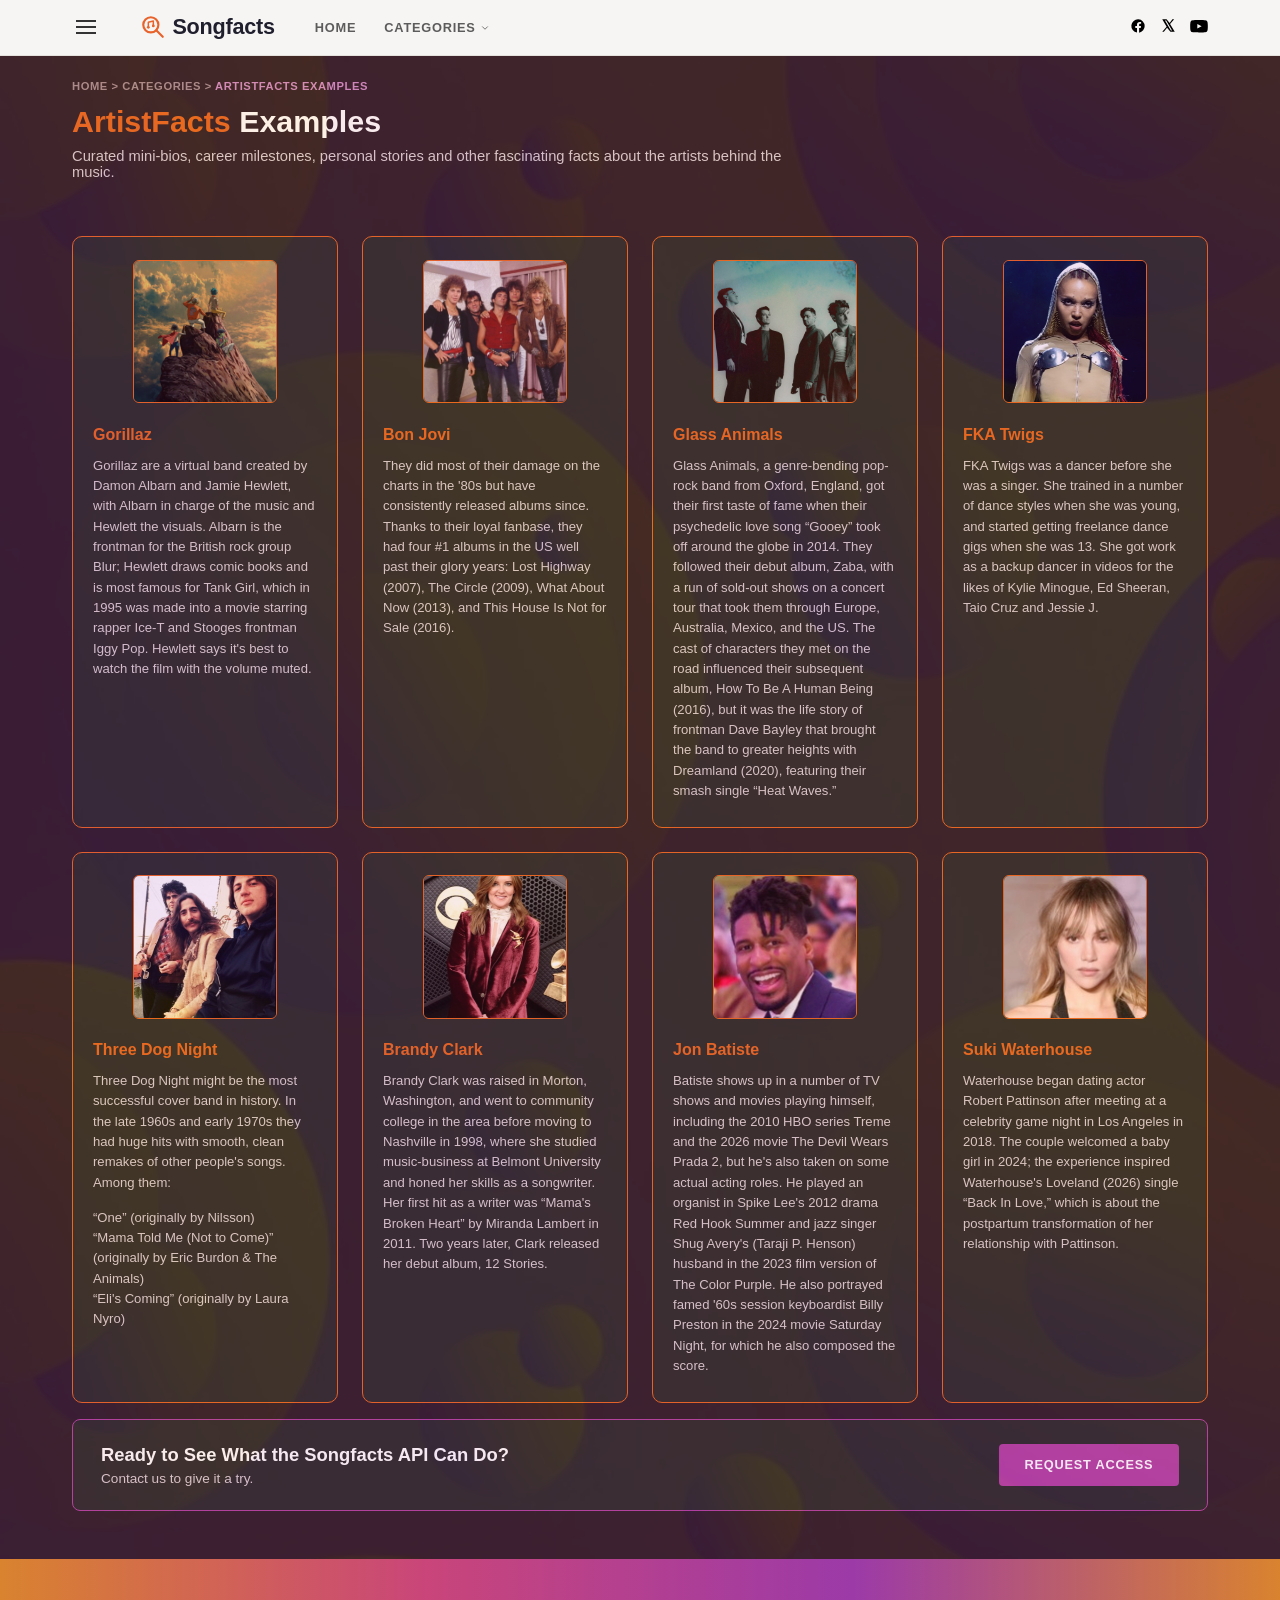
==== commit 933fafa2: "updated pages and images - from jen" ====
--- a/artistfacts-examples.html
+++ b/artistfacts-examples.html
@@ -77,7 +77,7 @@
       <div class="card-grid cols-4">
 
         <article class="fact-tile">
-          <img class="thumb" src="img/af_1.png" alt="Gorillaz">
+          <img class="thumb" src="img/af_1.jpg" alt="Gorillaz">
           <h3 class="artist-name">Gorillaz</h3>
           <p>
             Gorillaz are a virtual band created by Damon Albarn and Jamie Hewlett, with Albarn in charge of the
@@ -88,7 +88,7 @@
         </article>
 
         <article class="fact-tile">
-          <img class="thumb" src="img/af_2.png" alt="Bon Jovi">
+          <img class="thumb" src="img/af_2.jpg" alt="Bon Jovi">
           <h3 class="artist-name">Bon Jovi</h3>
           <p>
             They did most of their damage on the charts in the '80s but have consistently released albums since.
@@ -98,7 +98,7 @@
         </article>
 
         <article class="fact-tile">
-          <img class="thumb" src="img/af_3.png" alt="Glass Animals">
+          <img class="thumb" src="img/af_3.jpg" alt="Glass Animals">
           <h3 class="artist-name">Glass Animals</h3>
           <p>
             Glass Animals, a genre-bending pop-rock band from Oxford, England, got their first taste of fame when
@@ -112,7 +112,7 @@
         </article>
 
         <article class="fact-tile">
-          <img class="thumb" src="img/af_4.png" alt="FKA Twigs">
+          <img class="thumb" src="img/af_4.jpg" alt="FKA Twigs">
           <h3 class="artist-name">FKA Twigs</h3>
           <p>
             FKA Twigs was a dancer before she was a singer. She trained in a number of dance styles when she was
@@ -122,7 +122,7 @@
         </article>
 
         <article class="fact-tile">
-          <img class="thumb" src="img/af_5.png" alt="Three Dog Night">
+          <img class="thumb" src="img/af_5.jpg" alt="Three Dog Night">
           <h3 class="artist-name">Three Dog Night</h3>
           <p>
             Three Dog Night might be the most successful cover band in history. In the late 1960s and early 1970s
@@ -136,7 +136,7 @@
         </article>
 
         <article class="fact-tile">
-          <img class="thumb" src="img/af_6.png" alt="Brandy Clark">
+          <img class="thumb" src="img/af_6.jpg" alt="Brandy Clark">
           <h3 class="artist-name">Brandy Clark</h3>
           <p>
             Brandy Clark was raised in Morton, Washington, and went to community college in the area before moving
@@ -147,7 +147,7 @@
         </article>
 
         <article class="fact-tile">
-          <img class="thumb" src="img/af_7.png" alt="Jon Batiste">
+          <img class="thumb" src="img/af_7.jpg" alt="Jon Batiste">
           <h3 class="artist-name">Jon Batiste</h3>
           <p>
             Batiste shows up in a number of TV shows and movies playing himself, including the 2010 HBO series
@@ -159,7 +159,7 @@
         </article>
 
         <article class="fact-tile">
-          <img class="thumb" src="img/af_8.png" alt="Suki Waterhouse">
+          <img class="thumb" src="img/af_8.jpg" alt="Suki Waterhouse">
           <h3 class="artist-name">Suki Waterhouse</h3>
           <p>
             Waterhouse began dating actor Robert Pattinson after meeting at a celebrity game night in Los Angeles
--- a/style.css
+++ b/style.css
@@ -1,11 +1,29 @@
+/* Brand palette as supplied by the designer. The six --brand-* values are her
+   exact hex codes; everything below them is a role that maps onto one. Change
+   a role, not a brand value. */
 :root {
-  --orange: #e8632b;
-  --purple: #9c2f96;
-  --purple-hover: #b23aac;
-  --pink: #d9469c;
+  --brand-purple: #b241a2;
+  --brand-purple-med: #d18dc7;
+  --brand-purple-light: #e0b3da;
+  --brand-orange: #e9661f;
+  --brand-orange-light: #f6c2a5;
+  --brand-grey: #5c5c5c;
+
+  --orange: var(--brand-orange);
+  --purple: var(--brand-purple);
+  /* No hover tint in the supplied palette — this lifts --brand-purple toward
+     --brand-purple-med so buttons still respond without leaving the family. */
+  --purple-hover: #c456b3;
+  /* Accent text on the dark panel (breadcrumb, category labels, "Response »").
+     Uses Medium Purple rather than Purple: at these small sizes Purple lands
+     around 2.4:1 against the card background, which is not readable. */
+  --pink: var(--brand-purple-med);
+  /* The revealed correct answer on the trivia page. */
+  --purple-answer: var(--brand-purple-med);
+
   --dark-bg: #2c1c26;
   --card-bg: #2a2a2a;
-  --card-border: #b5552c;
+  --card-border: var(--brand-orange);
   --text-body: #d9cfd4;
 }
 
@@ -76,7 +94,7 @@
 }
 
 .main-nav a {
-  color: #3a3a3a;
+  color: var(--brand-grey);
   text-decoration: none;
   font-size: 0.8rem;
   font-weight: 600;
@@ -175,7 +193,7 @@
 }
 
 .social-links a {
-  color: #6b6b6b;
+  color: var(--brand-grey);
   display: flex;
 }
 
@@ -199,18 +217,18 @@
   z-index: 1;
 }
 
+/* The designer's bubble artwork, knocked well back so it reads as texture
+   behind the dark panel rather than as content. It replaced a stack of CSS
+   radial gradients that approximated it. Upscaling is safe here — the source
+   is nothing but soft gradients. */
 .decor-bg {
   position: absolute;
   inset: 0;
   pointer-events: none;
-  background:
-    radial-gradient(circle at 8% 8%, rgba(200, 90, 45, 0.32), transparent 32%),
-    radial-gradient(circle at 94% 18%, rgba(155, 60, 130, 0.28), transparent 35%),
-    radial-gradient(circle at 10% 45%, rgba(120, 50, 90, 0.3), transparent 32%),
-    radial-gradient(circle at 90% 55%, rgba(210, 110, 50, 0.26), transparent 35%),
-    radial-gradient(circle at 15% 85%, rgba(155, 60, 130, 0.3), transparent 32%),
-    radial-gradient(circle at 88% 92%, rgba(200, 90, 45, 0.28), transparent 35%);
-  filter: blur(14px);
+  background-image: url("img/page_bg.jpg");
+  background-size: cover;
+  background-position: center top;
+  opacity: 0.12;
 }
 
 .divider {
@@ -1205,8 +1223,12 @@
   height: 64px;
   border-radius: 4px;
   flex-shrink: 0;
+  border: 1px solid var(--card-border);
   background: linear-gradient(135deg, #4a2e42, #7a3a2c);
   object-fit: cover;
+  /* Several supplied portraits are tall crops; anchoring the top keeps the
+     subject's face in a 64px square instead of centring on their torso. */
+  object-position: center top;
 }
 
 .quote-attribution .name {
@@ -1286,7 +1308,7 @@
 
 /* The mockup shows each example with its answer already revealed. */
 .trivia-answer.is-correct {
-  background: #c98cc6;
+  background: var(--purple-answer);
 }
 
 .trivia-response-label {
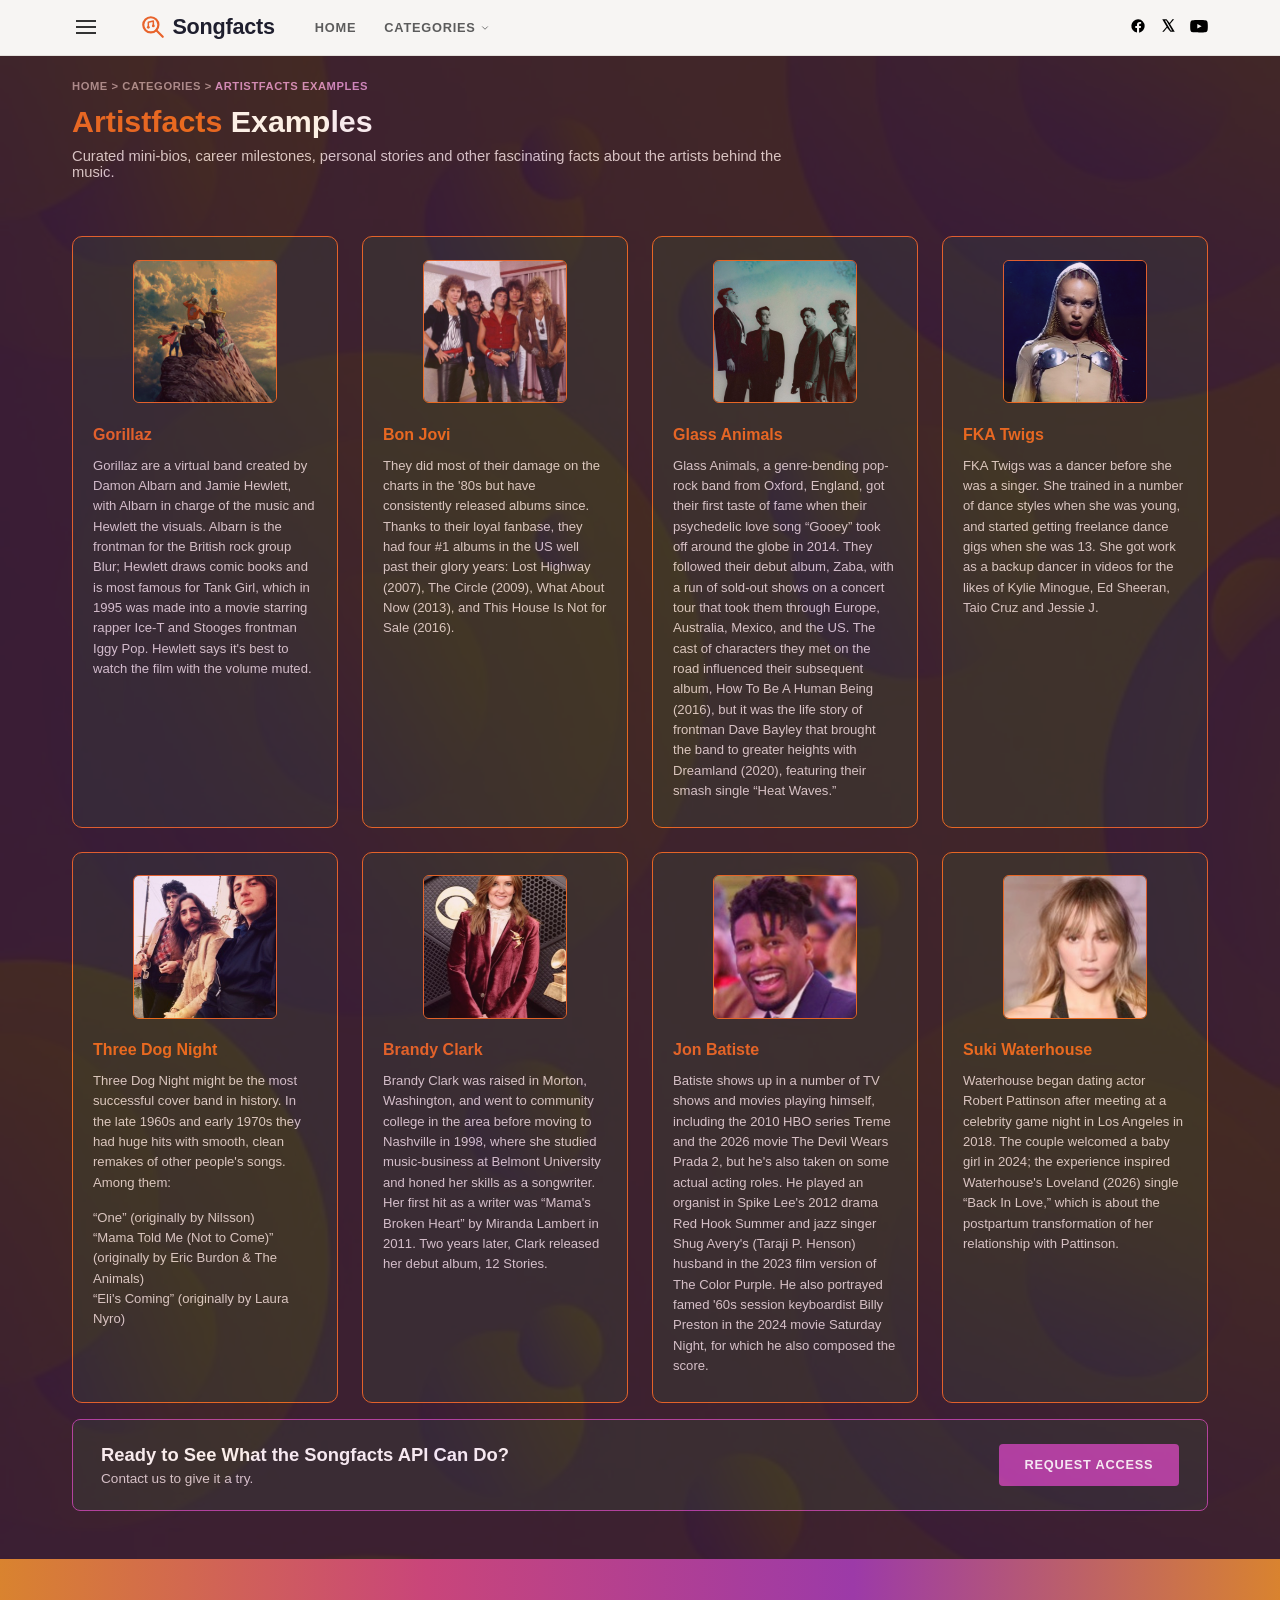
==== commit 77ec48e0: "Swap Carly Pearce quote for Niall Horan, fix Artistfacts casing and typo - Replace CMT award quote w" ====
--- a/artistfacts-examples.html
+++ b/artistfacts-examples.html
@@ -3,7 +3,7 @@
 <head>
   <meta charset="UTF-8">
   <meta name="viewport" content="width=1280, initial-scale=1.0">
-  <title>ArtistFacts Examples — Songfacts API</title>
+  <title>Artistfacts Examples — Songfacts API</title>
   <link rel="stylesheet" href="style.css">
 </head>
 <body>
@@ -34,7 +34,7 @@
           </a>
           <div class="nav-dropdown">
             <a href="songfacts-examples.html">SongFacts Examples</a>
-            <a href="artistfacts-examples.html">ArtistFacts Examples</a>
+            <a href="artistfacts-examples.html">Artistfacts Examples</a>
             <a href="categories-examples.html">Categories Examples</a>
             <a href="music-history-calendar-examples.html">Music History Calendar</a>
             <a href="blurbs-examples.html">Blurbs Examples</a>
@@ -62,11 +62,11 @@
     <div class="decor-bg" aria-hidden="true"></div>
 
     <nav class="breadcrumb" aria-label="Breadcrumb">
-      <a href="index.html">Home</a> &gt; <span>Categories</span> &gt; <span class="current">ArtistFacts Examples</span>
+      <a href="index.html">Home</a> &gt; <span>Categories</span> &gt; <span class="current">Artistfacts Examples</span>
     </nav>
 
     <div class="page-header">
-      <h1><span class="accent">ArtistFacts</span> Examples</h1>
+      <h1><span class="accent">Artistfacts</span> Examples</h1>
       <p>
         Curated mini-bios, career milestones, personal stories and other fascinating facts about the artists
         behind the music.
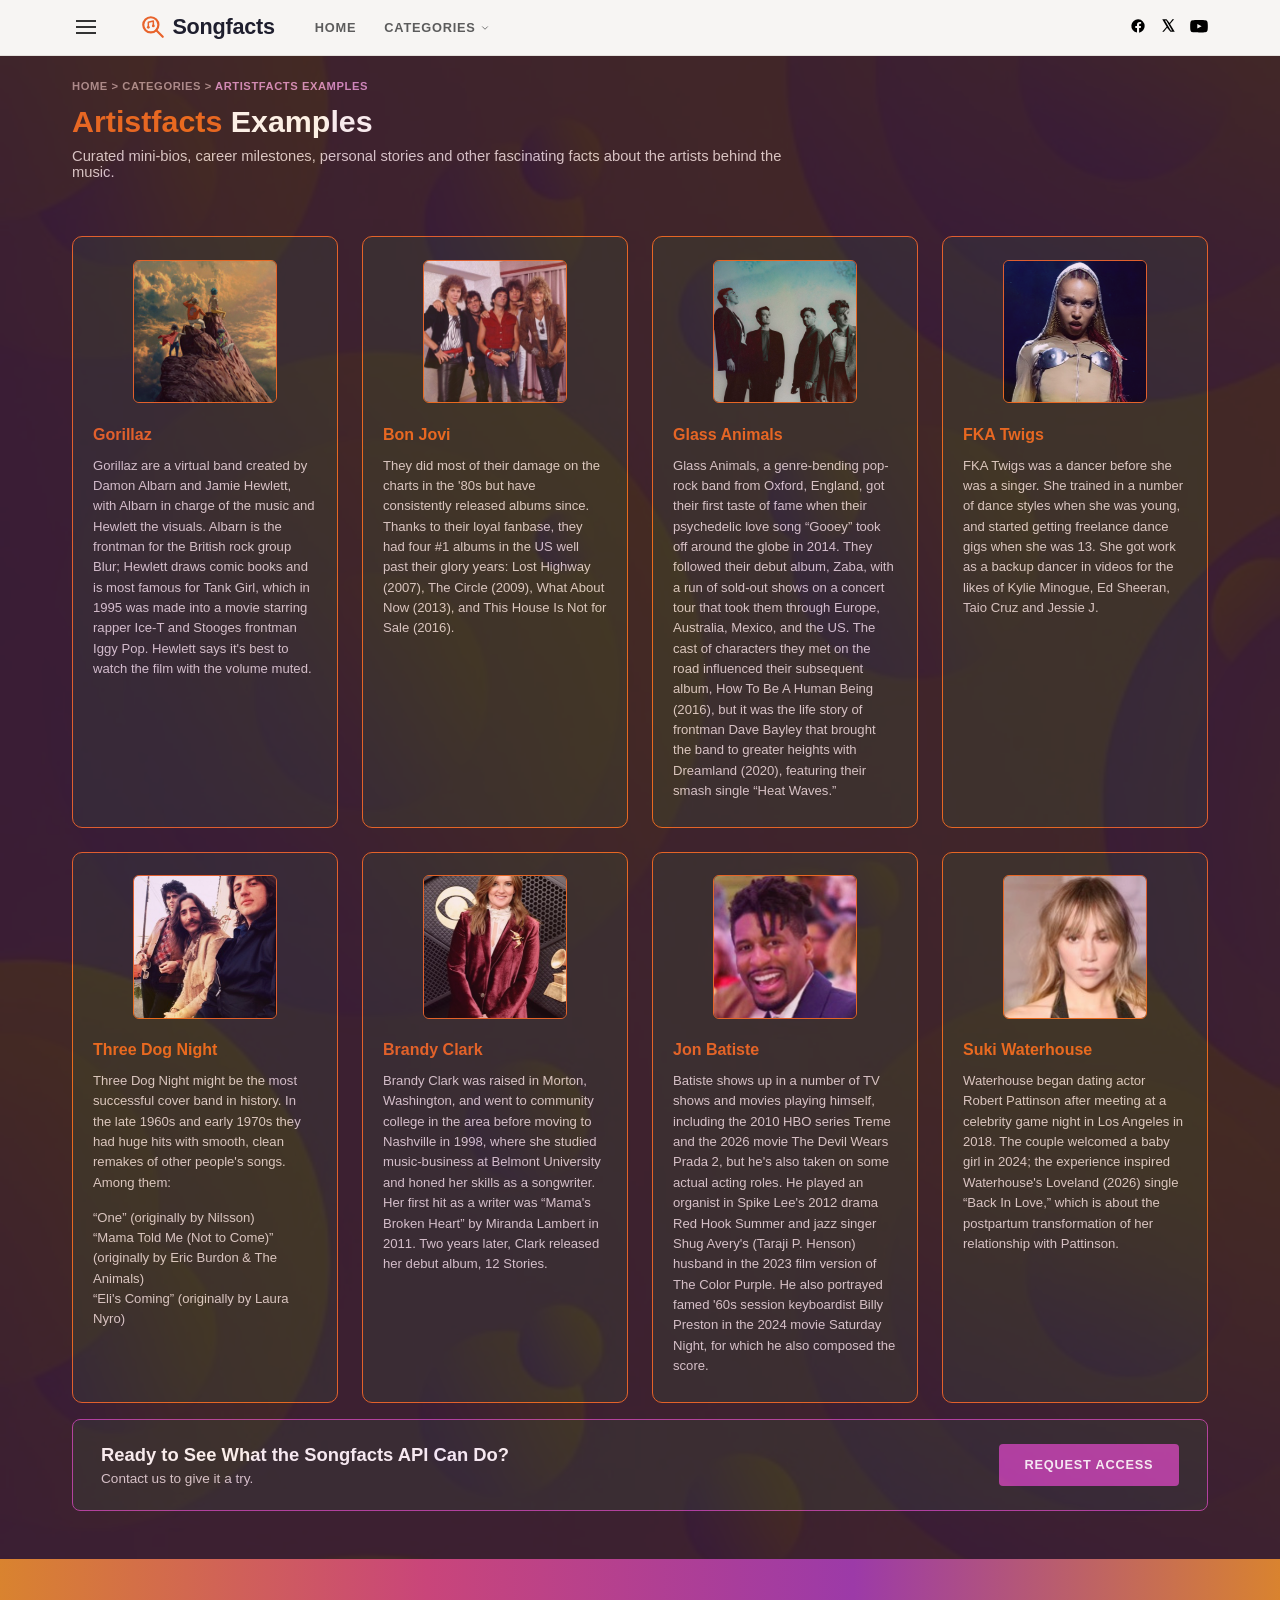
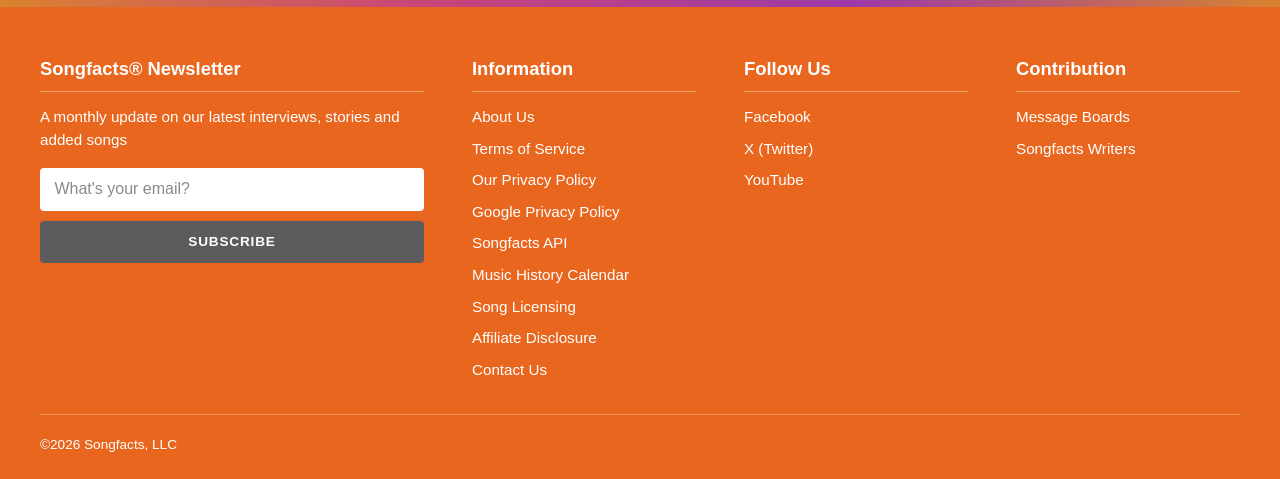
==== commit ff043939: "UPDATED mobile responsive" ====
--- a/artistfacts-examples.html
+++ b/artistfacts-examples.html
@@ -2,9 +2,51 @@
 <html lang="en">
 <head>
   <meta charset="UTF-8">
-  <meta name="viewport" content="width=1280, initial-scale=1.0">
-  <title>Artistfacts Examples — Songfacts API</title>
-  <link rel="stylesheet" href="style.css">
+  <meta name="viewport" content="width=device-width, initial-scale=1">
+  <title>Artistfacts Examples &#8212; Songfacts API</title>
+  <meta name="description" content="Sample Artistfacts from the Songfacts API: biography, career milestones, and background on the artists behind the music, ready to display in your app.">
+  <meta property="og:type" content="website">
+  <meta property="og:site_name" content="Songfacts API">
+  <meta property="og:locale" content="en_US">
+  <meta property="og:url" content="https://api-draft.songfacts.com/artistfacts-examples">
+  <meta property="og:title" content="Artistfacts Examples &#8212; Songfacts API">
+  <meta property="og:description" content="Sample Artistfacts from the Songfacts API: biography, career milestones, and background on the artists behind the music, ready to display in your app.">
+  <meta property="og:image" content="https://api-draft.songfacts.com/img/seo_featured.jpg">
+  <meta property="og:image:width" content="1168">
+  <meta property="og:image:height" content="784">
+  <meta property="og:image:alt" content="Songfacts API - Invigorate your app with the stories behind the songs. Human-written Songfacts and Artistfacts.">
+  <meta name="twitter:card" content="summary_large_image">
+  <meta name="twitter:title" content="Artistfacts Examples &#8212; Songfacts API">
+  <meta name="twitter:description" content="Sample Artistfacts from the Songfacts API: biography, career milestones, and background on the artists behind the music, ready to display in your app.">
+  <meta name="twitter:image" content="https://api-draft.songfacts.com/img/seo_featured.jpg">
+  <meta name="twitter:image:alt" content="Songfacts API - Invigorate your app with the stories behind the songs. Human-written Songfacts and Artistfacts.">
+  <script type="application/ld+json">
+  {
+    "@context": "https://schema.org",
+    "@type": "BreadcrumbList",
+    "itemListElement": [
+      {
+        "@type": "ListItem",
+        "position": 1,
+        "name": "Home",
+        "item": "https://api-draft.songfacts.com/"
+      },
+      {
+        "@type": "ListItem",
+        "position": 2,
+        "name": "Categories",
+        "item": "https://api-draft.songfacts.com/categories-examples"
+      },
+      {
+        "@type": "ListItem",
+        "position": 3,
+        "name": "Artistfacts Examples",
+        "item": "https://api-draft.songfacts.com/artistfacts-examples"
+      }
+    ]
+  }
+  </script>
+  <link rel="stylesheet" href="style.css?v=3">
 </head>
 <body>
 
@@ -56,6 +98,16 @@
         </a>
       </div>
     </div>
+    <nav class="tab-nav" aria-label="Sections">
+      <a href="index.html">Overview</a>
+      <a href="songfacts-examples.html">Songfacts&reg;</a>
+      <a href="artistfacts-examples.html" class="is-active" aria-current="page">Artistfacts</a>
+      <a href="categories-examples.html">Categories</a>
+      <a href="music-history-calendar-examples.html">Calendar</a>
+      <a href="blurbs-examples.html">Blurbs</a>
+      <a href="quotes-examples.html">Quotes</a>
+      <a href="trivia-examples.html">Trivia</a>
+    </nav>
   </header>
 
   <main class="dark-panel">
@@ -181,7 +233,75 @@
     </div>
   </main>
 
-  <footer class="gradient-bar" aria-hidden="true"></footer>
-
+  <div class="gradient-bar" aria-hidden="true"></div>
+
+  <footer class="site-footer">
+    <div class="footer-inner">
+
+      <section class="footer-newsletter">
+        <h2 class="footer-heading">Songfacts&reg; Newsletter</h2>
+        <p class="footer-newsletter-copy">A monthly update on our latest interviews, stories and added songs</p>
+        <!-- AWeber hosted-form submission (stakeholder-supplied). Native cross-origin
+             POST straight to AWeber — no Worker/relay needed; see CLAUDE.md notes. -->
+        <form class="newsletter-form" method="post" role="form" accept-charset="UTF-8" action="https://www.aweber.com/scripts/addlead.pl">
+          <div hidden>
+            <input type="hidden" name="meta_web_form_id" value="515551960">
+            <input type="hidden" name="meta_split_id" value="">
+            <input type="hidden" name="listname" value="songfacts">
+            <input type="hidden" name="redirect" value="https://www.songfacts.com/notify/newsletter-success" id="redirect_f0c15ad2487b51b769eee6f6feb4536c">
+            <input type="hidden" name="meta_adtracking" value="songfacts_2020">
+            <input type="hidden" name="meta_message" value="1001">
+            <input type="hidden" name="meta_required" value="email">
+            <input type="hidden" name="meta_tooltip" value="">
+          </div>
+          <label for="newsletter-email" class="sr-only">What's your email?</label>
+          <input class="newsletter-input" name="email" id="newsletter-email" autocorrect="off" autocapitalize="off" autocomplete="email" placeholder="What's your email?" type="email" required>
+          <button class="newsletter-button" type="submit" id="newsletter-button">Subscribe</button>
+        </form>
+      </section>
+
+      <nav class="footer-col" aria-labelledby="footer-info-heading">
+        <h2 class="footer-heading" id="footer-info-heading">Information</h2>
+        <ul class="footer-links">
+          <li><a href="https://www.songfacts.com/blog/pages/about-us" target="_blank" rel="noopener">About Us</a></li>
+          <li><a href="https://www.songfacts.com/blog/pages/terms-of-service" target="_blank" rel="noopener">Terms of Service</a></li>
+          <li><a href="https://www.songfacts.com/blog/pages/songfacts-privacy-policy-and-legal-notice" target="_blank" rel="noopener">Our Privacy Policy</a></li>
+          <li><a href="https://policies.google.com/privacy" target="_blank" rel="noopener">Google Privacy Policy</a></li>
+          <li><a href="https://www.songfacts.com/blog/pages/songfacts-api" target="_blank" rel="noopener">Songfacts API</a></li>
+          <li><a href="https://calendar.songfacts.com/" target="_blank" rel="noopener">Music History Calendar</a></li>
+          <li><a href="https://www.songfacts.com/blog/pages/song-licensing" target="_blank" rel="noopener">Song Licensing</a></li>
+          <li><a href="https://www.songfacts.com/blog/pages/affiliate-disclosure" target="_blank" rel="noopener">Affiliate Disclosure</a></li>
+          <li><a href="mailto:feedback@songfacts.com">Contact Us</a></li>
+        </ul>
+      </nav>
+
+      <nav class="footer-col" aria-labelledby="footer-follow-heading">
+        <h2 class="footer-heading" id="footer-follow-heading">Follow Us</h2>
+        <ul class="footer-links">
+          <li><a href="https://www.facebook.com/songfacts" target="_blank" rel="noopener">Facebook</a></li>
+          <li><a href="https://twitter.com/songfacts" target="_blank" rel="noopener">X (Twitter)</a></li>
+          <li><a href="https://www.youtube.com/user/songfactsdotcom" target="_blank" rel="noopener">YouTube</a></li>
+        </ul>
+      </nav>
+
+      <nav class="footer-col" aria-labelledby="footer-contribute-heading">
+        <h2 class="footer-heading" id="footer-contribute-heading">Contribution</h2>
+        <ul class="footer-links">
+          <li><a href="https://forum.songfacts.com/" target="_blank" rel="noopener">Message Boards</a></li>
+          <li><a href="https://www.songfacts.com/blog/pages/songfacts-writers" target="_blank" rel="noopener">Songfacts Writers</a></li>
+        </ul>
+      </nav>
+
+    </div>
+    <p class="footer-copyright">&copy;2026 Songfacts, LLC</p>
+  </footer>
+
+  <script>
+    // Center the active section tab in the mobile tab strip on load.
+    (function () {
+      var t = document.querySelector('.tab-nav a.is-active');
+      if (t && t.scrollIntoView) t.scrollIntoView({ inline: 'center', block: 'nearest' });
+    })();
+  </script>
 </body>
 </html>
--- a/style.css
+++ b/style.css
@@ -34,6 +34,19 @@
 body {
   margin: 0;
   font-family: -apple-system, BlinkMacSystemFont, "Segoe UI", Roboto, Arial, sans-serif;
+}
+
+/* Responsive conversion — in progress (footer is the first fluid component).
+   Every page shares the same three body children: header + main + footer. The
+   global 1280px lock that used to live on <body> is gone; instead we pin only
+   the header and the (still desktop-only) main content at 1280px, leaving the
+   footer free to be mobile-first. Effect on a phone: everything above the
+   footer behaves exactly as it does today (renders at 1280 and scrolls
+   horizontally), while the footer renders at the device width. As each section
+   above is converted to be responsive, its min-width comes off; once they all
+   are, this shim goes away entirely. */
+body > .site-header,
+body > main {
   min-width: 1280px;
 }
 
@@ -1353,3 +1366,348 @@
   width: 100%;
   height: auto;
 }
+
+/* ---------------------------------------------------------------------- */
+/* Site footer (responsive, mobile-first) — from songfacts_v7_mobile.pdf   */
+/* ---------------------------------------------------------------------- */
+
+/* Visually-hidden label (accessible name for the newsletter input). */
+.sr-only {
+  position: absolute;
+  width: 1px;
+  height: 1px;
+  padding: 0;
+  margin: -1px;
+  overflow: hidden;
+  clip: rect(0, 0, 0, 0);
+  white-space: nowrap;
+  border: 0;
+}
+
+.site-footer {
+  background: var(--orange);
+  color: #fff;
+  padding: 2.5rem 1.5rem 1.5rem;
+  font-size: 0.95rem;
+  line-height: 1.5;
+}
+
+.footer-inner {
+  display: flex;
+  flex-direction: column;
+  gap: 2rem;
+  max-width: 1200px;
+  margin: 0 auto;
+}
+
+.footer-heading {
+  margin: 0 0 0.9rem;
+  padding-bottom: 0.5rem;
+  border-bottom: 1px solid rgba(255, 255, 255, 0.35);
+  font-size: 1.15rem;
+  font-weight: 700;
+}
+
+.footer-newsletter-copy {
+  margin: 0 0 1rem;
+}
+
+.newsletter-form {
+  display: flex;
+  flex-direction: column;
+  gap: 0.6rem;
+}
+
+.newsletter-input {
+  width: 100%;
+  padding: 0.8rem 0.9rem;
+  border: none;
+  border-radius: 4px;
+  background: #fff;
+  color: #333;
+  font-size: 1rem;
+  font-family: inherit;
+}
+
+.newsletter-input::placeholder {
+  color: #8a8a8a;
+}
+
+.newsletter-button {
+  width: 100%;
+  padding: 0.85rem 1rem;
+  border: none;
+  border-radius: 4px;
+  background: var(--brand-grey);
+  color: #fff;
+  font-weight: 700;
+  letter-spacing: 0.06em;
+  text-transform: uppercase;
+  font-size: 0.85rem;
+  font-family: inherit;
+  cursor: pointer;
+  transition: background 0.15s ease;
+}
+
+.newsletter-button:hover {
+  background: #4a4a4a;
+}
+
+.footer-links {
+  list-style: none;
+  margin: 0;
+  padding: 0;
+  display: flex;
+  flex-direction: column;
+  gap: 0.55rem;
+}
+
+.footer-links a {
+  color: #fff;
+  text-decoration: none;
+}
+
+.footer-links a:hover {
+  text-decoration: underline;
+}
+
+.footer-copyright {
+  max-width: 1200px;
+  margin: 2rem auto 0;
+  padding-top: 1.25rem;
+  border-top: 1px solid rgba(255, 255, 255, 0.25);
+  font-size: 0.85rem;
+}
+
+/* From tablet up, lay the newsletter and the three link groups side by side.
+   (Desktop footer will be refined against landingpage_v7.pdf later.) */
+@media (min-width: 768px) {
+  .site-footer {
+    padding: 3rem 2rem 1.5rem;
+  }
+
+  .footer-inner {
+    flex-direction: row;
+    flex-wrap: wrap;
+    gap: 2.5rem 3rem;
+  }
+
+  .footer-newsletter {
+    flex: 1 1 320px;
+    min-width: 280px;
+  }
+
+  .footer-col {
+    flex: 1 1 160px;
+  }
+}
+
+/* ---------------------------------------------------------------------- */
+/* Mobile navigation tab strip (from songfacts_v7_mobile.pdf)              */
+/* A horizontally-scrollable row of the 8 sections; the active one is a    */
+/* filled purple pill. Hidden on desktop, revealed in the mobile query.    */
+/* A tiny inline script on each page scrolls the active tab into view.     */
+/* ---------------------------------------------------------------------- */
+.tab-nav {
+  display: none;
+}
+
+/* ====================================================================== */
+/* MOBILE LAYOUT — below 768px everything reflows to a single column, per  */
+/* the designer's mobile PDF. Above 768px the desktop layout is untouched  */
+/* (main stays pinned at 1280px). This is the responsive conversion; the   */
+/* footer was step one and the transitional min-width shim now lifts here. */
+/* ====================================================================== */
+@media (max-width: 767.98px) {
+
+  /* Release the desktop width lock so content can reflow to fit. */
+  body > .site-header,
+  body > main {
+    min-width: 0;
+  }
+
+  /* --- Header: hamburger pinned left, logo centered, desktop nav hidden --- */
+  .header-inner {
+    position: relative;
+    justify-content: center;
+    gap: 0;
+    padding: 0.75rem 1.25rem;
+  }
+
+  .menu-toggle {
+    position: absolute;
+    left: 1.25rem;
+    top: 50%;
+    transform: translateY(-50%);
+  }
+
+  .main-nav,
+  .social-links {
+    display: none;
+  }
+
+  /* --- Mobile section tab strip --- */
+  .tab-nav {
+    display: flex;
+    gap: 0.4rem;
+    overflow-x: auto;
+    padding: 0.55rem 1rem;
+    background: #f7f5f3;
+    border-bottom: 1px solid #e5e1dd;
+    -webkit-overflow-scrolling: touch;
+    scrollbar-width: none;
+  }
+
+  .tab-nav::-webkit-scrollbar {
+    display: none;
+  }
+
+  .tab-nav a {
+    flex: 0 0 auto;
+    padding: 0.4rem 0.9rem;
+    border-radius: 999px;
+    font-size: 0.9rem;
+    font-weight: 600;
+    color: var(--brand-grey);
+    text-decoration: none;
+    white-space: nowrap;
+  }
+
+  .tab-nav a.is-active {
+    background: var(--purple);
+    color: #fff;
+  }
+
+  /* --- Trim section side padding for more content width on narrow screens --- */
+  .hero,
+  .very-human,
+  .available-now,
+  .coming-soon,
+  .get-started,
+  .page-header,
+  .page-content {
+    padding-left: 1.1rem;
+    padding-right: 1.1rem;
+  }
+
+  .hero {
+    padding-top: 2.25rem;
+    padding-bottom: 2.25rem;
+  }
+
+  /* --- Landing hero: center the copy, and drop the CTA buttons below the two
+     highlight cards (per the mobile PDF). The buttons live inside .hero-copy
+     for the desktop layout, so we use display:contents to promote the copy's
+     children into the hero's flex flow — then `order` can place the buttons
+     after the cards without changing the desktop DOM. --- */
+  .hero-inner {
+    display: flex;
+    flex-direction: column;
+    gap: 1.5rem;
+    text-align: center;
+  }
+
+  .hero-copy {
+    display: contents;
+  }
+
+  .hero-copy h1 {
+    font-size: 1.7rem;
+    margin-bottom: 0;
+  }
+
+  .hero-copy p {
+    margin: 0 auto;
+  }
+
+  .hero-cards {
+    order: 0;
+    text-align: left;
+  }
+
+  .hero-actions {
+    order: 1;
+    width: 100%;
+  }
+
+  .hero-actions .btn {
+    flex: 1;
+  }
+
+  /* --- Landing: Available Now / Coming Soon feature grids to one column --- */
+  .feature-grid.cols-2,
+  .feature-grid.cols-3,
+  .feature-grid.cols-2-center {
+    grid-template-columns: 1fr;
+  }
+
+  /* --- Contact form: paired fields stack --- */
+  .form-row {
+    grid-template-columns: 1fr;
+  }
+
+  /* --- Example pages: every multi-column grid collapses to one column --- */
+  .card-grid.cols-4,
+  .calendar-grid.cols-2,
+  .calendar-grid.cols-3,
+  .blurbs-grid,
+  .quotes-grid,
+  .categories-layout {
+    grid-template-columns: 1fr;
+  }
+
+  /* --- SongFacts / ArtistFacts tiles: switch from the desktop's big centered
+     thumb-on-top to the mobile PDF's horizontal layout — a small square thumb
+     floated top-left with the title/artist/body flowing to its right and
+     wrapping beneath it. flow-root contains the float. --- */
+  .fact-tile {
+    display: flow-root;
+  }
+
+  .fact-tile .thumb {
+    float: left;
+    width: 88px;
+    margin: 0.15rem 0.9rem 0.4rem 0;
+  }
+
+  /* --- Categories: tighten the deep rabbit-hole indentation so it fits --- */
+  .category-chain {
+    padding: 1.25rem 1rem 1.5rem;
+  }
+
+  .chain-level {
+    padding-left: 1.1rem;
+  }
+
+  .chain-arrow {
+    margin-left: 1.4rem;
+  }
+
+  /* --- Trivia: drop the 3-column subgrid; each card becomes a plain block --- */
+  .trivia-grid {
+    grid-template-columns: 1fr;
+    grid-template-rows: none;
+  }
+
+  .trivia-card {
+    grid-row: auto;
+    grid-template-rows: none;
+    display: block;
+  }
+
+  /* --- CTA bar stacks (its side gutter comes from .page-content padding) --- */
+  .cta-bar {
+    flex-direction: column;
+    align-items: flex-start;
+  }
+
+  /* --- Sub-page header: smaller title, and center the title + short
+     description per the mobile PDF (they're left-aligned on desktop). --- */
+  .page-header {
+    text-align: center;
+  }
+
+  .page-header h1 {
+    font-size: 1.6rem;
+  }
+}
